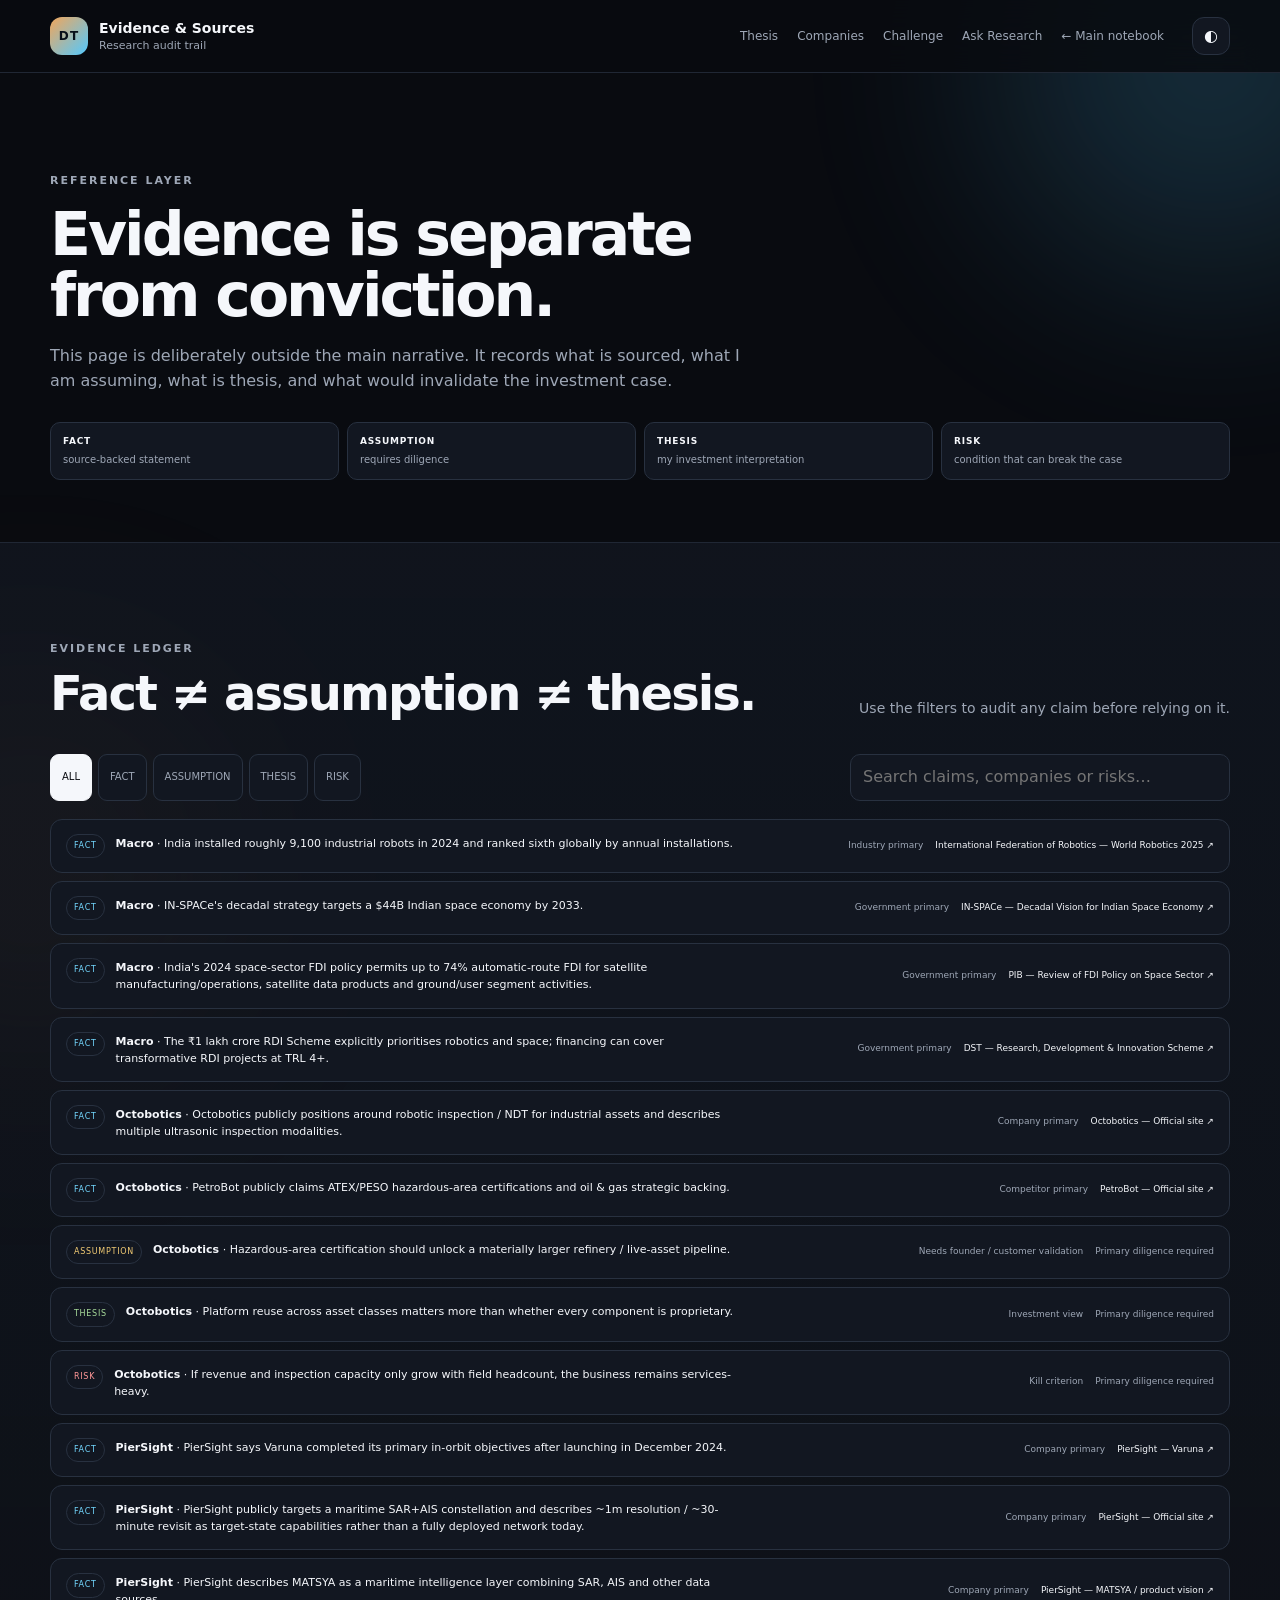
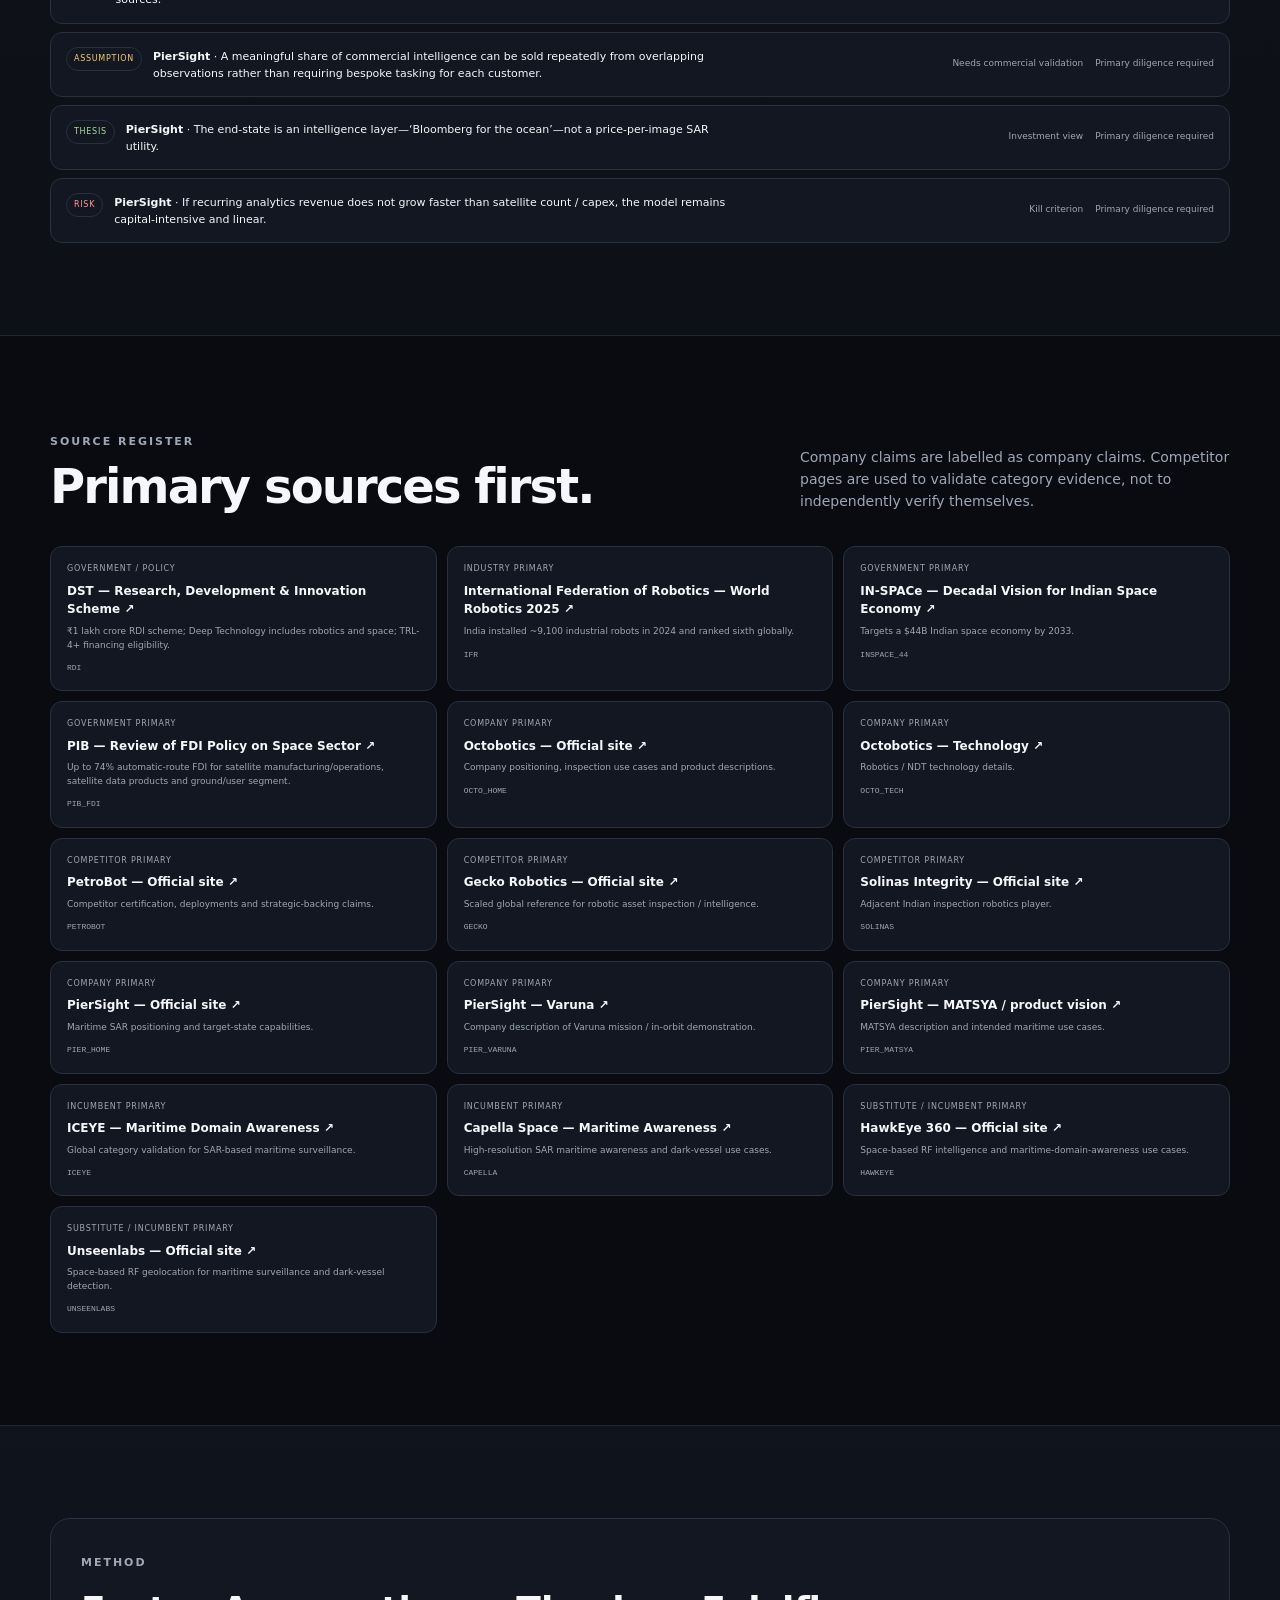
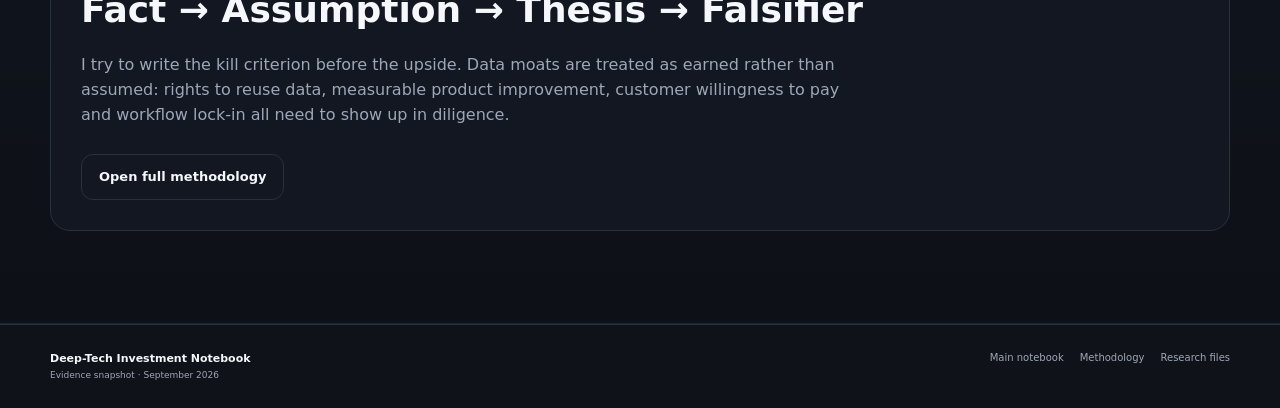
==== evidence.html @ a045b6f2 "Upgrade to V3" ====
<!doctype html>
<html lang="en" data-theme="dark">
<head>
  <meta charset="utf-8" />
  <meta name="viewport" content="width=device-width, initial-scale=1" />
  <meta name="description" content="Evidence ledger and source register for the Deep-Tech Investment Notebook." />
  <meta name="color-scheme" content="dark light" />
  <title>Evidence & Sources — Deep-Tech Investment Notebook</title>
  <link rel="stylesheet" href="styles.css" />
</head>
<body class="evidence-page">
  <div class="ambient ambient-a"></div>
  <div class="ambient ambient-b"></div>

  <header class="nav-shell">
    <nav class="nav wrap">
      <a class="brand" href="index.html" aria-label="Back to notebook">
        <span class="brand-mark">DT</span>
        <span class="brand-copy"><b>Evidence & Sources</b><small>Research audit trail</small></span>
      </a>
      <div class="nav-links">
        <a href="index.html#thesis">Thesis</a>
        <a href="index.html#companies">Companies</a>
        <a href="index.html#challenge">Challenge</a>
        <a href="index.html#ask">Ask Research</a>
        <a href="index.html">← Main notebook</a>
      </div>
      <button id="themeToggle" class="icon-btn" aria-label="Toggle theme">◐</button>
    </nav>
  </header>

  <main>
    <section class="section wrap evidence-hero">
      <span class="kicker">REFERENCE LAYER</span>
      <h1>Evidence is separate from conviction.</h1>
      <p>This page is deliberately outside the main narrative. It records what is sourced, what I am assuming, what is thesis, and what would invalidate the investment case.</p>
      <div class="method-strip">
        <span><b>FACT</b> source-backed statement</span>
        <span><b>ASSUMPTION</b> requires diligence</span>
        <span><b>THESIS</b> my investment interpretation</span>
        <span><b>RISK</b> condition that can break the case</span>
      </div>
    </section>

    <section class="section band evidence-workbench">
      <div class="wrap">
        <div class="section-head">
          <div><span class="kicker">EVIDENCE LEDGER</span><h2>Fact ≠ assumption ≠ thesis.</h2></div>
          <p>Use the filters to audit any claim before relying on it.</p>
        </div>
        <div class="evidence-controls">
          <div id="evidenceFilters" class="filters"></div>
          <input id="evidenceSearch" class="evidence-search" type="search" placeholder="Search claims, companies or risks…" />
        </div>
        <div id="evidenceList" class="evidence-list"></div>
      </div>
    </section>

    <section class="section wrap">
      <div class="section-head">
        <div><span class="kicker">SOURCE REGISTER</span><h2>Primary sources first.</h2></div>
        <p>Company claims are labelled as company claims. Competitor pages are used to validate category evidence, not to independently verify themselves.</p>
      </div>
      <div id="sourceGrid" class="source-grid"></div>
    </section>

    <section class="section band">
      <div class="wrap methodology-card">
        <span class="kicker">METHOD</span>
        <h2>Fact → Assumption → Thesis → Falsifier</h2>
        <p>I try to write the kill criterion before the upside. Data moats are treated as earned rather than assumed: rights to reuse data, measurable product improvement, customer willingness to pay and workflow lock-in all need to show up in diligence.</p>
        <a class="btn ghost" href="research/methodology.md">Open full methodology</a>
      </div>
    </section>
  </main>

  <footer class="footer">
    <div class="wrap footer-inner">
      <div><b>Deep-Tech Investment Notebook</b><span>Evidence snapshot · September 2026</span></div>
      <div class="footer-links"><a href="index.html">Main notebook</a><a href="research/methodology.md">Methodology</a><a href="research/sources.md">Research files</a></div>
    </div>
  </footer>

  <script src="data.js"></script>
  <script src="evidence.js"></script>
</body>
</html>
---- styles.css ----
:root{
  --bg:#090b10; --bg-2:#0f1219; --panel:#121721; --panel-2:#171d29; --text:#f5f7fb; --muted:#9ea7b6;
  --line:#283140; --line-soft:#202734; --accent:#53c9ff; --octo:#f2a65a; --pier:#53c9ff; --good:#57d39b; --bad:#ff7b7b;
  --shadow:0 24px 70px rgba(0,0,0,.26); --radius:22px; --radius-sm:14px; --wrap:1180px;
}
html[data-theme="light"]{
  --bg:#f5f6f8; --bg-2:#fff; --panel:#fff; --panel-2:#f1f3f6; --text:#141821; --muted:#606b7b;
  --line:#dfe4eb; --line-soft:#e9edf2; --shadow:0 24px 60px rgba(25,31,43,.08);
}
*{box-sizing:border-box} html{scroll-behavior:smooth} body{margin:0;background:var(--bg);color:var(--text);font-family:Inter,ui-sans-serif,system-ui,-apple-system,BlinkMacSystemFont,"Segoe UI",sans-serif;line-height:1.55;overflow-x:hidden}
a{color:inherit;text-decoration:none} button,input{font:inherit} button{color:inherit}.wrap{width:min(var(--wrap),calc(100% - 44px));margin:0 auto}.section{padding:92px 0}.band{background:linear-gradient(180deg,color-mix(in srgb,var(--panel) 78%,transparent),color-mix(in srgb,var(--bg-2) 84%,transparent));border-top:1px solid var(--line-soft);border-bottom:1px solid var(--line-soft)}
.ambient{position:fixed;inset:auto;pointer-events:none;filter:blur(110px);opacity:.18;z-index:-1;border-radius:50%}.ambient-a{width:420px;height:420px;background:var(--pier);top:-150px;right:-140px}.ambient-b{width:380px;height:380px;background:var(--octo);bottom:-160px;left:-160px}
.nav-shell{position:sticky;top:0;z-index:50;background:color-mix(in srgb,var(--bg) 85%,transparent);backdrop-filter:blur(16px);border-bottom:1px solid var(--line-soft)}.nav{height:72px;display:flex;align-items:center;gap:28px}.brand{display:flex;align-items:center;gap:11px;margin-right:auto}.brand-mark{display:grid;place-items:center;width:38px;height:38px;border-radius:12px;background:linear-gradient(135deg,var(--octo),var(--pier));color:#081019;font-weight:900;font-size:12px;letter-spacing:.1em}.brand-copy{display:flex;flex-direction:column;line-height:1.15}.brand-copy b{font-size:14px}.brand-copy small{font-size:11px;color:var(--muted);margin-top:4px}.nav-links{display:flex;align-items:center;gap:19px;font-size:12px;color:var(--muted)}.nav-links a:hover{color:var(--text)}.nav-links .nav-muted{color:color-mix(in srgb,var(--muted) 74%,var(--text))}.icon-btn{width:38px;height:38px;border-radius:12px;border:1px solid var(--line);background:var(--panel);cursor:pointer}
.hero{padding-top:96px;padding-bottom:104px}.hero-grid{display:grid;grid-template-columns:1.25fr .75fr;gap:66px;align-items:center}.eyebrow,.kicker{font-size:11px;letter-spacing:.18em;font-weight:800;color:var(--muted)}.hero h1{font-size:clamp(48px,6vw,78px);line-height:1.02;letter-spacing:-.055em;margin:18px 0 24px;max-width:870px}.grad{background:linear-gradient(90deg,var(--octo),#ffcf8f 32%,#8be1ff 68%,var(--pier));-webkit-background-clip:text;background-clip:text;color:transparent}.hero-copy{font-size:19px;color:var(--muted);max-width:760px;line-height:1.68}.hero-actions,.closing-actions{display:flex;gap:12px;margin-top:28px}.btn{display:inline-flex;align-items:center;justify-content:center;padding:12px 17px;border-radius:12px;border:1px solid var(--line);font-size:13px;font-weight:750;cursor:pointer}.btn.primary{background:var(--text);color:var(--bg);border-color:var(--text)}.btn.ghost{background:var(--panel);color:var(--text)}.hero-proof{display:flex;flex-wrap:wrap;gap:8px;margin-top:25px}.hero-proof span,.rdi-chip{padding:7px 10px;border:1px solid var(--line);border-radius:999px;color:var(--muted);font-size:11px;background:color-mix(in srgb,var(--panel) 80%,transparent)}
.hero-panel{border:1px solid var(--line);border-radius:var(--radius);padding:25px;background:linear-gradient(180deg,color-mix(in srgb,var(--panel) 94%,transparent),color-mix(in srgb,var(--panel-2) 96%,transparent));box-shadow:var(--shadow)}.hero-panel-label{font-size:10px;letter-spacing:.16em;font-weight:850;color:var(--muted);margin-bottom:18px}.equation.vertical{display:flex;flex-direction:column;gap:8px}.equation.vertical span,.equation.vertical strong{padding:12px 14px;border:1px solid var(--line-soft);background:color-mix(in srgb,var(--bg) 34%,transparent);border-radius:12px;font-size:13px}.equation.vertical strong{border-color:color-mix(in srgb,var(--pier) 42%,var(--line));background:linear-gradient(90deg,color-mix(in srgb,var(--octo) 9%,var(--panel)),color-mix(in srgb,var(--pier) 12%,var(--panel)))}.equation.vertical i{font-style:normal;color:var(--muted);text-align:center;line-height:1}.hero-company-pair{display:grid;grid-template-columns:1fr 1fr;gap:9px;margin-top:19px}.mini-company{display:flex;align-items:center;gap:10px;padding:12px;border:1px solid var(--line-soft);border-radius:13px}.mini-company>span{display:grid;place-items:center;width:30px;height:30px;border-radius:9px;font-weight:900;color:#0b0d12}.octo-card>span{background:var(--octo)}.pier-card>span{background:var(--pier)}.mini-company div{display:flex;flex-direction:column}.mini-company b{font-size:12px}.mini-company small{font-size:10px;color:var(--muted)}.hero-panel-foot{margin-top:15px;font-size:11px;color:var(--muted);border-top:1px solid var(--line-soft);padding-top:14px}
.section-head{display:flex;justify-content:space-between;gap:38px;align-items:end;margin-bottom:34px}.section-head>div{max-width:760px}.section-head h2{font-size:clamp(30px,4vw,48px);letter-spacing:-.04em;line-height:1.08;margin:8px 0 0}.section-head>p{max-width:430px;color:var(--muted);font-size:14px;margin:0}.thesis-head h2{max-width:900px}.thesis-grid{grid-template-columns:repeat(2,1fr)}.inflection-grid{display:grid;grid-template-columns:repeat(4,1fr);gap:14px}.inflection{position:relative;border:1px solid var(--line);background:var(--panel);border-radius:var(--radius-sm);padding:21px;min-height:235px}.inflection .num{font-size:11px;letter-spacing:.16em;color:var(--muted);font-weight:850}.inflection h3{font-size:17px;margin:28px 0 12px;line-height:1.22}.inflection p{font-size:13px;color:var(--muted);margin:0;line-height:1.64}.thesis-inflection{min-height:285px}.thesis-conclusion{margin-top:18px;padding:24px 27px;border-radius:18px;background:linear-gradient(90deg,color-mix(in srgb,var(--octo) 11%,var(--panel)),color-mix(in srgb,var(--pier) 11%,var(--panel)));border:1px solid color-mix(in srgb,var(--pier) 24%,var(--line))}.thesis-conclusion span{font-size:10px;letter-spacing:.18em;font-weight:850;color:var(--muted)}.thesis-conclusion p{font-size:20px;line-height:1.5;font-weight:700;max-width:1000px;margin:8px 0 0}.inline-sources{display:flex;flex-wrap:wrap;gap:6px;margin-top:16px}.inline-sources a{font-size:10px;color:var(--muted);border-bottom:1px dotted color-mix(in srgb,var(--muted) 60%,transparent)}.inline-sources a:hover{color:var(--text)}.thesis-bridge{margin-top:56px}.bridge-title{font-size:12px;font-weight:800;letter-spacing:.12em;color:var(--muted);margin-bottom:15px}.flow-board{display:grid;gap:11px}.flow-row{display:grid;grid-template-columns:165px 1fr 235px;gap:10px;align-items:stretch}.flow-company,.flow-test,.flow-step{border:1px solid var(--line);border-radius:12px;background:var(--panel)}.flow-company{padding:14px;display:flex;flex-direction:column;justify-content:center}.flow-company.octobotics{border-left:3px solid var(--octo)}.flow-company.piersight{border-left:3px solid var(--pier)}.flow-company b{font-size:14px}.flow-company small{font-size:9px;letter-spacing:.14em;color:var(--muted);margin-top:3px}.flow-steps{display:grid;grid-template-columns:repeat(5,1fr);gap:7px}.flow-step{padding:13px 8px;display:grid;place-items:center;text-align:center;font-size:11px;color:var(--muted);position:relative}.flow-step:not(:last-child):after{content:"→";position:absolute;right:-9px;color:var(--muted);z-index:3}.flow-test{padding:12px 14px;display:flex;flex-direction:column;justify-content:center}.flow-test small{font-size:8px;letter-spacing:.13em;color:var(--muted);margin-bottom:4px}.flow-test b{font-size:11px;line-height:1.35}
.split-head{align-items:center}.segmented,.competition-toolbar{display:flex;gap:4px;padding:4px;border-radius:13px;background:var(--panel);border:1px solid var(--line)}.seg,.chip{border:0;background:transparent;padding:9px 13px;border-radius:9px;color:var(--muted);font-size:12px;font-weight:750;cursor:pointer}.seg.active,.chip.active{background:var(--text);color:var(--bg)}.company-shell{border:1px solid var(--line);border-radius:24px;background:var(--panel);overflow:hidden;box-shadow:var(--shadow)}.company-summary{display:grid;grid-template-columns:1.35fr .65fr}.company-summary-main{padding:32px;border-right:1px solid var(--line)}.company-title-row{display:flex;align-items:center;gap:12px;margin:8px 0}.company-title-row h3{font-size:44px;letter-spacing:-.045em;margin:0}.status-badge{font-size:10px;padding:6px 9px;border-radius:999px;background:color-mix(in srgb,var(--good) 14%,transparent);color:var(--good);border:1px solid color-mix(in srgb,var(--good) 34%,var(--line))}.company-one-line{font-size:18px;max-width:720px;margin:15px 0 10px}.company-thesis{font-size:14px;color:var(--muted);max-width:760px;line-height:1.7}.company-scorecard{padding:18px 26px;background:color-mix(in srgb,var(--panel-2) 70%,transparent)}.score-row{padding:14px 0;border-bottom:1px solid var(--line-soft);display:flex;flex-direction:column;gap:4px}.score-row:last-child{border-bottom:0}.score-row small{font-size:9px;letter-spacing:.12em;text-transform:uppercase;color:var(--muted)}.score-row b{font-size:12px}.score-row span{font-size:10px;color:var(--muted);line-height:1.45}.score-row.danger b{color:var(--bad)}.company-sections{padding:18px 24px 8px}.company-section{border-top:1px solid var(--line-soft)}.company-section:first-child{border-top:0}.section-toggle{width:100%;display:flex;justify-content:space-between;align-items:center;text-align:left;border:0;background:transparent;padding:20px 4px;cursor:pointer}.section-toggle span{font-size:9px;letter-spacing:.14em;color:var(--muted);font-weight:800}.section-toggle h4{font-size:18px;margin:5px 0 0}.section-toggle i{font-style:normal;font-size:20px;color:var(--muted);transition:transform .2s}.company-section.open .section-toggle i{transform:rotate(45deg)}.section-body{display:none;padding:0 4px 22px;max-width:850px}.company-section.open .section-body{display:block}.section-body p{font-size:14px;color:var(--muted);line-height:1.75;margin:0}.customer-panel{border-top:1px solid var(--line);padding:25px 28px 28px;background:color-mix(in srgb,var(--panel-2) 68%,transparent)}.customer-panel-head{display:flex;align-items:end;justify-content:space-between;margin-bottom:15px}.customer-panel-head h4{font-size:20px;margin:0}.customer-grid{display:grid;grid-template-columns:repeat(4,1fr);gap:9px}.customer{padding:12px;border:1px solid var(--line-soft);border-radius:11px;background:var(--panel);display:flex;flex-direction:column}.customer b{font-size:11px}.customer small{font-size:10px;color:var(--muted);margin-top:3px}
.competition-toolbar{width:max-content;margin-bottom:16px}.competition-grid{display:grid;grid-template-columns:repeat(4,1fr);gap:12px}.competitor{border:1px solid var(--line);border-radius:16px;background:var(--panel);padding:18px;min-height:285px}.competitor-head{display:flex;justify-content:space-between;gap:9px;align-items:start;margin-bottom:18px}.competitor-head>div{display:flex;flex-direction:column}.competitor-head b{font-size:15px}.competitor-head small{font-size:10px;color:var(--muted);margin-top:3px}.threat{font-size:9px;padding:5px 7px;border-radius:999px;border:1px solid var(--line);text-transform:uppercase;letter-spacing:.06em}.threat.high,.threat.very-high,.threat.critical{color:#ff9b9b;border-color:#5f3030}.threat.medium-high,.threat.medium{color:#f5c66d;border-color:#5f5130}.competitor-block{border-top:1px solid var(--line-soft);padding-top:13px;margin-top:13px}.competitor-block span{font-size:8px;letter-spacing:.13em;color:var(--muted);font-weight:850}.competitor-block p{font-size:11px;color:var(--muted);line-height:1.55;margin:6px 0 0}.competitor-block.response p{color:var(--text)}
.challenge-layout{display:grid;grid-template-columns:330px 1fr;gap:16px}.challenge-rail{display:flex;flex-direction:column;gap:8px}.challenge-tab{text-align:left;border:1px solid var(--line);background:var(--panel);padding:14px;border-radius:12px;cursor:pointer}.challenge-tab small{font-size:8px;letter-spacing:.11em;color:var(--muted);display:block;margin-bottom:5px}.challenge-tab b{font-size:11px;line-height:1.4}.challenge-tab.active{border-color:color-mix(in srgb,var(--accent) 55%,var(--line));background:color-mix(in srgb,var(--accent) 8%,var(--panel))}.challenge-stage{border:1px solid var(--line);border-radius:18px;background:var(--panel);padding:24px}.challenge-stage-head{display:flex;justify-content:space-between;gap:16px;align-items:start;border-bottom:1px solid var(--line-soft);padding-bottom:18px}.challenge-stage-head h3{font-size:24px;line-height:1.2;margin:6px 0 0}.severity{font-size:9px;letter-spacing:.1em;text-transform:uppercase;border:1px solid #653737;color:#ff9696;padding:6px 8px;border-radius:999px}.challenge-columns{display:grid;grid-template-columns:1fr 1fr;gap:12px;margin-top:18px}.challenge-block{padding:17px;border:1px solid var(--line-soft);border-radius:12px;background:color-mix(in srgb,var(--bg) 24%,transparent)}.challenge-block.full{grid-column:1/-1}.challenge-block span{font-size:8px;letter-spacing:.14em;font-weight:850;color:var(--muted)}.challenge-block p{font-size:12px;color:var(--muted);line-height:1.62;margin:7px 0 0}.challenge-block.answer{border-color:color-mix(in srgb,var(--good) 24%,var(--line))}.challenge-block.falsifier{border-color:color-mix(in srgb,var(--bad) 24%,var(--line))}
.calc-grid{display:grid;grid-template-columns:1fr 1fr;gap:15px}.calc-card{border:1px solid var(--line);border-radius:18px;background:var(--panel);padding:24px}.octo-accent{border-top:3px solid var(--octo)}.pier-accent{border-top:3px solid var(--pier)}.calc-title{display:flex;justify-content:space-between;align-items:center;margin-bottom:20px}.calc-title span{font-size:9px;letter-spacing:.13em;color:var(--muted);font-weight:850}.calc-title b{font-size:16px}.calc-card label{display:grid;grid-template-columns:1fr 2fr 45px;align-items:center;gap:12px;font-size:11px;margin:14px 0;color:var(--muted)}input[type=range]{accent-color:var(--accent);width:100%}output{text-align:right;color:var(--text);font-weight:750}.metric-big{border-top:1px solid var(--line);margin-top:23px;padding-top:20px;display:flex;justify-content:space-between;align-items:end}.metric-big span{font-size:10px;color:var(--muted)}.metric-big strong{font-size:30px;letter-spacing:-.03em}.interpretation{font-size:11px;color:var(--muted);margin:8px 0 0}
.founder-grid{display:grid;grid-template-columns:1fr 1fr;gap:15px}.founder-card{border:1px solid var(--line);border-radius:18px;background:var(--panel);overflow:hidden}.founder-head{display:flex;justify-content:space-between;align-items:center;padding:18px 20px;border-bottom:1px solid var(--line)}.founder-head span{font-size:10px;letter-spacing:.13em;color:var(--muted);font-weight:850}.founder-head b{font-size:13px}.founder-q{display:grid;grid-template-columns:36px 1fr;gap:10px;padding:17px 20px;border-bottom:1px solid var(--line-soft)}.founder-q:last-child{border-bottom:0}.rank{font-size:9px;color:var(--muted);font-weight:850}.founder-q div:last-child{display:flex;flex-direction:column;gap:5px}.founder-q b{font-size:12px;line-height:1.4}.founder-q span{font-size:10px;color:var(--muted);line-height:1.5}
.ask-section{padding-bottom:108px}.chat-shell{border:1px solid var(--line);border-radius:20px;background:var(--panel);overflow:hidden;box-shadow:var(--shadow)}.suggestions{display:flex;gap:7px;flex-wrap:wrap;padding:15px 17px;border-bottom:1px solid var(--line)}.suggestion{background:var(--panel-2);border:1px solid var(--line);border-radius:999px;padding:7px 10px;font-size:10px;color:var(--muted);cursor:pointer}.suggestion:hover{color:var(--text);border-color:color-mix(in srgb,var(--accent) 40%,var(--line))}.chat-log{height:370px;overflow:auto;padding:20px;display:flex;flex-direction:column;gap:16px}.msg{display:flex;gap:10px;max-width:88%}.msg.user{align-self:flex-end;flex-direction:row-reverse}.avatar{width:30px;height:30px;border-radius:9px;background:var(--panel-2);border:1px solid var(--line);display:grid;place-items:center;font-size:10px;font-weight:900;flex:0 0 auto}.msg.user .avatar{background:var(--text);color:var(--bg)}.bubble{padding:13px 15px;border-radius:13px;background:var(--panel-2);border:1px solid var(--line);font-size:12px;line-height:1.65}.msg.user .bubble{background:var(--text);color:var(--bg);border-color:var(--text)}.bubble p{margin:0}.answer-label{display:block;font-size:8px;letter-spacing:.13em;color:var(--muted);font-weight:900;margin-bottom:5px}.inline-cite{color:var(--pier);font-weight:800}.citation-row{display:flex;flex-wrap:wrap;gap:6px;margin-top:12px;padding-top:10px;border-top:1px solid var(--line-soft)}.citation-row a{font-size:9px;color:var(--muted);padding:5px 7px;border:1px solid var(--line-soft);border-radius:7px}.unresolved{margin-top:10px;padding:9px;border-radius:8px;background:color-mix(in srgb,var(--bad) 8%,var(--panel));border:1px solid color-mix(in srgb,var(--bad) 22%,var(--line));font-size:10px;color:var(--muted)}.typing{opacity:.75}.chat-form{display:flex;gap:9px;padding:14px;border-top:1px solid var(--line)}.chat-form input{flex:1;border:1px solid var(--line);background:var(--bg);color:var(--text);padding:12px 13px;border-radius:11px;outline:none}.chat-form input:focus{border-color:color-mix(in srgb,var(--accent) 55%,var(--line))}.chat-note{padding:0 17px 15px;font-size:9px;color:var(--muted)}.status-dot{display:inline-block;width:6px;height:6px;border-radius:50%;background:#d9a34d;margin-right:5px}.status-dot.live{background:var(--good);box-shadow:0 0 0 3px color-mix(in srgb,var(--good) 16%,transparent)}
.closing-section{padding-top:70px}.closing-card{padding:36px;border:1px solid var(--line);border-radius:24px;background:linear-gradient(120deg,color-mix(in srgb,var(--octo) 9%,var(--panel)),color-mix(in srgb,var(--pier) 9%,var(--panel)));text-align:center}.closing-card h2{font-size:40px;letter-spacing:-.04em;margin:10px auto;max-width:820px}.closing-card p{color:var(--muted);max-width:760px;margin:0 auto}.closing-actions{justify-content:center}
.footer{border-top:1px solid var(--line);padding:25px 0;background:var(--bg-2)}.footer-inner{display:flex;justify-content:space-between;gap:20px}.footer-inner>div:first-child{display:flex;flex-direction:column}.footer-inner b{font-size:11px}.footer-inner span{font-size:9px;color:var(--muted);margin-top:2px}.footer-links{display:flex;gap:16px;font-size:10px;color:var(--muted)}
/* Evidence page */
.evidence-hero{padding-top:94px;padding-bottom:62px}.evidence-hero h1{font-size:60px;line-height:1.02;letter-spacing:-.05em;margin:12px 0 18px;max-width:800px}.evidence-hero>p{color:var(--muted);font-size:16px;max-width:720px}.method-strip{display:grid;grid-template-columns:repeat(4,1fr);gap:8px;margin-top:28px}.method-strip span{border:1px solid var(--line);background:var(--panel);border-radius:10px;padding:12px;font-size:10px;color:var(--muted)}.method-strip b{display:block;color:var(--text);font-size:9px;letter-spacing:.09em;margin-bottom:3px}.evidence-controls{display:flex;justify-content:space-between;gap:20px;margin-bottom:18px}.filters{display:flex;gap:6px;flex-wrap:wrap}.filter{border:1px solid var(--line);background:var(--panel);padding:8px 11px;border-radius:9px;color:var(--muted);font-size:10px;text-transform:uppercase;cursor:pointer}.filter.active{background:var(--text);color:var(--bg);border-color:var(--text)}.evidence-search{width:min(380px,100%);border:1px solid var(--line);background:var(--panel);color:var(--text);padding:10px 12px;border-radius:10px;outline:none}.evidence-list{display:grid;gap:8px}.evidence-item{display:grid;grid-template-columns:1.2fr .8fr;gap:20px;border:1px solid var(--line);background:var(--panel);border-radius:12px;padding:14px 15px}.evidence-main{display:flex;gap:11px;align-items:start}.evidence-main p{font-size:11px;margin:1px 0 0}.pill{font-size:8px;text-transform:uppercase;letter-spacing:.09em;padding:5px 7px;border-radius:999px;border:1px solid var(--line);white-space:nowrap}.pill.fact{color:#74d8ff}.pill.assumption{color:#f2cb74}.pill.thesis{color:#a8dc9b}.pill.risk{color:#ff9797}.evidence-meta{display:flex;gap:12px;justify-content:flex-end;align-items:center;font-size:9px;color:var(--muted)}.evidence-meta a{color:var(--text);text-align:right}.evidence-meta em{font-style:normal}.empty-state{padding:30px;border:1px dashed var(--line);border-radius:12px;color:var(--muted);text-align:center}.source-grid{display:grid;grid-template-columns:repeat(3,1fr);gap:10px}.source{border:1px solid var(--line);border-radius:12px;background:var(--panel);padding:16px;display:flex;flex-direction:column;gap:6px}.source:hover{border-color:color-mix(in srgb,var(--accent) 45%,var(--line))}.source-kind{font-size:8px;text-transform:uppercase;letter-spacing:.1em;color:var(--muted)}.source b{font-size:12px}.source small{font-size:9px;color:var(--muted);line-height:1.5}.source code{font-size:8px;color:var(--muted);margin-top:4px}.methodology-card{border:1px solid var(--line);border-radius:20px;background:var(--panel);padding:30px}.methodology-card h2{font-size:36px;margin:8px 0}.methodology-card p{color:var(--muted);max-width:780px}.methodology-card .btn{margin-top:10px}
@media (max-width:980px){.nav-links{display:none}.hero-grid{grid-template-columns:1fr}.hero-panel{max-width:640px}.thesis-grid,.inflection-grid{grid-template-columns:1fr 1fr}.flow-row{grid-template-columns:1fr}.flow-steps{grid-template-columns:repeat(5,1fr)}.company-summary{grid-template-columns:1fr}.company-summary-main{border-right:0;border-bottom:1px solid var(--line)}.competition-grid{grid-template-columns:1fr 1fr}.challenge-layout{grid-template-columns:1fr}.challenge-rail{display:grid;grid-template-columns:1fr 1fr}.customer-grid{grid-template-columns:1fr 1fr}.source-grid{grid-template-columns:1fr 1fr}}
@media (max-width:700px){.wrap{width:min(100% - 26px,var(--wrap))}.section{padding:64px 0}.hero{padding-top:66px}.hero h1{font-size:46px}.hero-copy{font-size:16px}.hero-company-pair{grid-template-columns:1fr}.section-head{flex-direction:column;align-items:start}.section-head h2{font-size:34px}.thesis-grid,.inflection-grid,.competition-grid,.calc-grid,.founder-grid,.source-grid{grid-template-columns:1fr}.flow-steps{grid-template-columns:1fr}.flow-step:not(:last-child):after{content:"↓";right:auto;bottom:-12px}.company-title-row{align-items:start;flex-direction:column}.company-title-row h3{font-size:36px}.customer-grid{grid-template-columns:1fr}.challenge-rail{grid-template-columns:1fr}.challenge-columns{grid-template-columns:1fr}.challenge-block.full{grid-column:auto}.method-strip{grid-template-columns:1fr 1fr}.evidence-controls{flex-direction:column}.evidence-item{grid-template-columns:1fr}.evidence-meta{justify-content:flex-start;flex-wrap:wrap}.evidence-hero h1{font-size:44px}.footer-inner{flex-direction:column}.footer-links{flex-wrap:wrap}.chat-log{height:430px}.msg{max-width:96%}.closing-card{padding:28px 18px}.closing-card h2{font-size:32px}.hero-proof{gap:5px}.nav{height:64px}}
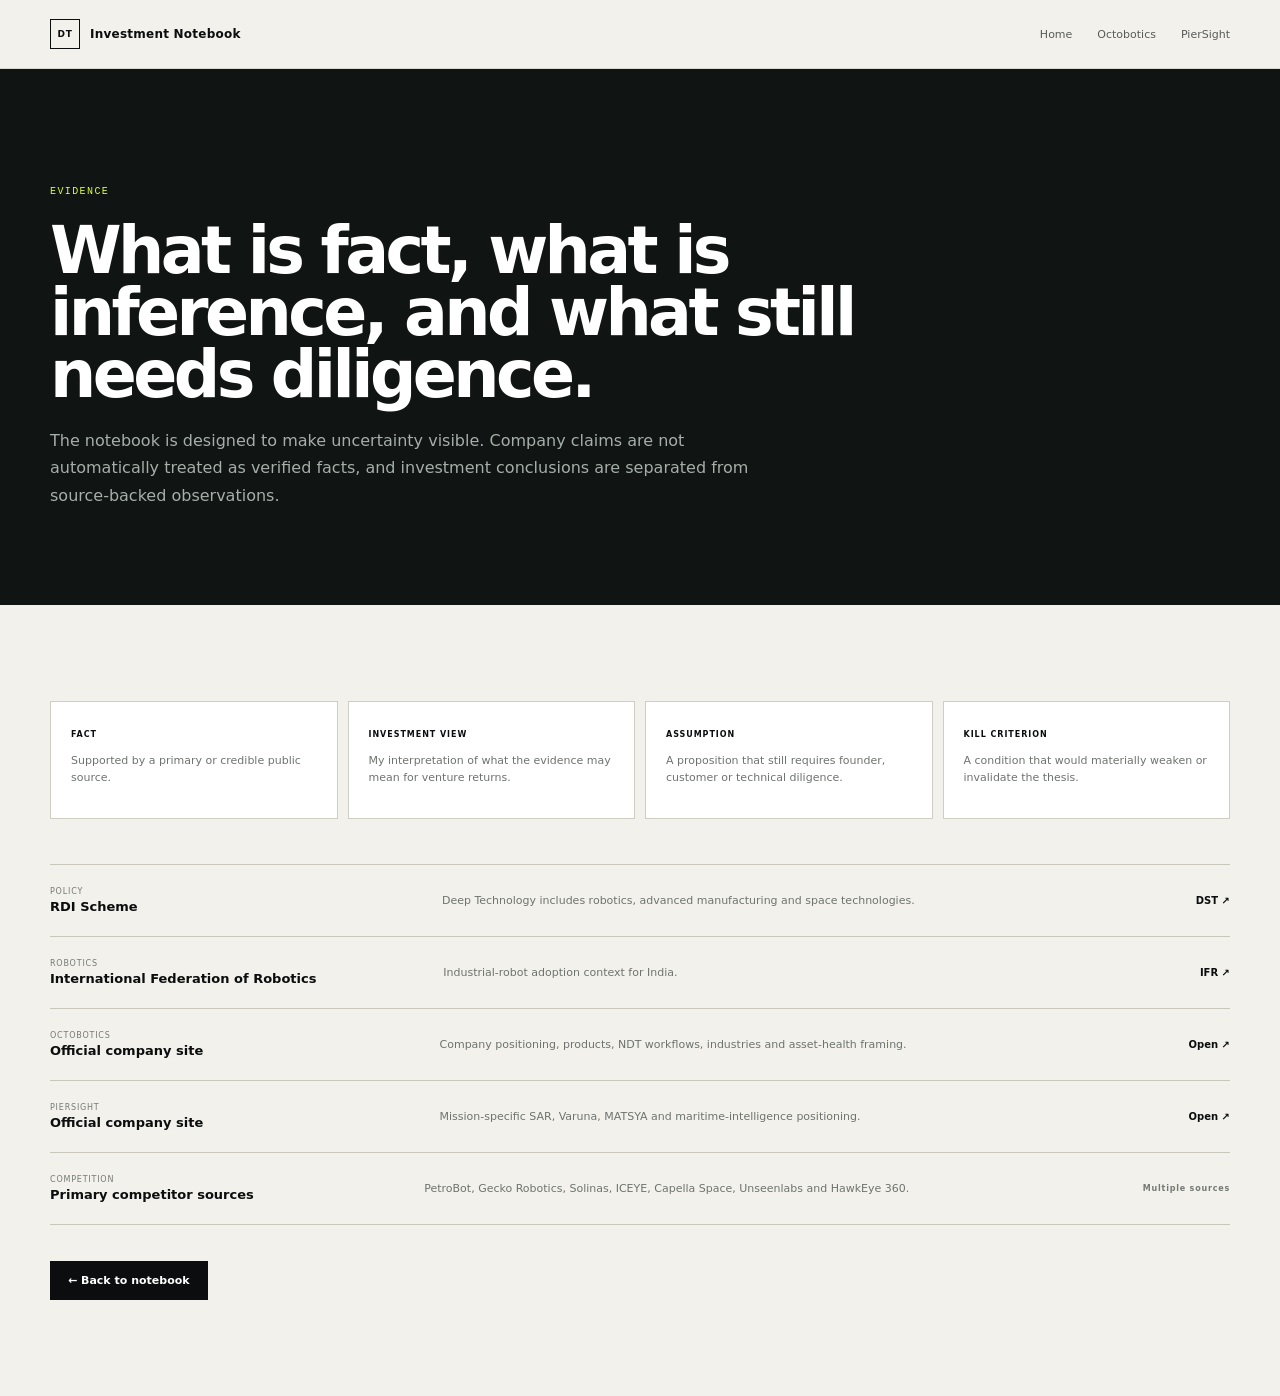
==== commit 85509459: "v5" ====
--- a/evidence.html
+++ b/evidence.html
@@ -1,87 +1,32 @@
 <!doctype html>
-<html lang="en" data-theme="dark">
+<html lang="en">
 <head>
-  <meta charset="utf-8" />
-  <meta name="viewport" content="width=device-width, initial-scale=1" />
-  <meta name="description" content="Evidence ledger and source register for the Deep-Tech Investment Notebook." />
-  <meta name="color-scheme" content="dark light" />
-  <title>Evidence & Sources — Deep-Tech Investment Notebook</title>
-  <link rel="stylesheet" href="styles.css" />
+  <meta charset="utf-8">
+  <meta name="viewport" content="width=device-width, initial-scale=1">
+  <meta name="description" content="Evidence ledger for the Octobotics and PierSight investment notebook.">
+  <title>Evidence Ledger</title>
+  <link rel="stylesheet" href="styles.css">
 </head>
 <body class="evidence-page">
-  <div class="ambient ambient-a"></div>
-  <div class="ambient ambient-b"></div>
-
-  <header class="nav-shell">
-    <nav class="nav wrap">
-      <a class="brand" href="index.html" aria-label="Back to notebook">
-        <span class="brand-mark">DT</span>
-        <span class="brand-copy"><b>Evidence & Sources</b><small>Research audit trail</small></span>
-      </a>
-      <div class="nav-links">
-        <a href="index.html#thesis">Thesis</a>
-        <a href="index.html#companies">Companies</a>
-        <a href="index.html#challenge">Challenge</a>
-        <a href="index.html#ask">Ask Research</a>
-        <a href="index.html">← Main notebook</a>
+  <header class="site-nav evidence-nav"><div class="nav-inner"><a class="notebook-brand" href="index.html"><span class="brand-grid">DT</span><span>Investment Notebook</span></a><nav class="nav-links"><a href="index.html">Home</a><a href="octobotics.html">Octobotics</a><a href="piersight.html">PierSight</a></nav></div></header>
+  <main>
+    <section class="evidence-hero-new"><div class="shell"><span class="section-index">EVIDENCE</span><h1>What is fact, what is inference, and what still needs diligence.</h1><p>The notebook is designed to make uncertainty visible. Company claims are not automatically treated as verified facts, and investment conclusions are separated from source-backed observations.</p></div></section>
+    <section class="evidence-body section-pad"><div class="shell">
+      <div class="evidence-note-grid">
+        <article><span>FACT</span><p>Supported by a primary or credible public source.</p></article>
+        <article><span>INVESTMENT VIEW</span><p>My interpretation of what the evidence may mean for venture returns.</p></article>
+        <article><span>ASSUMPTION</span><p>A proposition that still requires founder, customer or technical diligence.</p></article>
+        <article><span>KILL CRITERION</span><p>A condition that would materially weaken or invalidate the thesis.</p></article>
       </div>
-      <button id="themeToggle" class="icon-btn" aria-label="Toggle theme">◐</button>
-    </nav>
-  </header>
-
-  <main>
-    <section class="section wrap evidence-hero">
-      <span class="kicker">REFERENCE LAYER</span>
-      <h1>Evidence is separate from conviction.</h1>
-      <p>This page is deliberately outside the main narrative. It records what is sourced, what I am assuming, what is thesis, and what would invalidate the investment case.</p>
-      <div class="method-strip">
-        <span><b>FACT</b> source-backed statement</span>
-        <span><b>ASSUMPTION</b> requires diligence</span>
-        <span><b>THESIS</b> my investment interpretation</span>
-        <span><b>RISK</b> condition that can break the case</span>
+      <div class="source-ledger">
+        <div class="source-row"><div><span>POLICY</span><b>RDI Scheme</b></div><p>Deep Technology includes robotics, advanced manufacturing and space technologies.</p><a href="https://dst.gov.in/" target="_blank" rel="noreferrer">DST ↗</a></div>
+        <div class="source-row"><div><span>ROBOTICS</span><b>International Federation of Robotics</b></div><p>Industrial-robot adoption context for India.</p><a href="https://ifr.org/" target="_blank" rel="noreferrer">IFR ↗</a></div>
+        <div class="source-row"><div><span>OCTOBOTICS</span><b>Official company site</b></div><p>Company positioning, products, NDT workflows, industries and asset-health framing.</p><a href="https://www.octobotics.tech/" target="_blank" rel="noreferrer">Open ↗</a></div>
+        <div class="source-row"><div><span>PIERSIGHT</span><b>Official company site</b></div><p>Mission-specific SAR, Varuna, MATSYA and maritime-intelligence positioning.</p><a href="https://piersight.space/" target="_blank" rel="noreferrer">Open ↗</a></div>
+        <div class="source-row"><div><span>COMPETITION</span><b>Primary competitor sources</b></div><p>PetroBot, Gecko Robotics, Solinas, ICEYE, Capella Space, Unseenlabs and HawkEye 360.</p><span class="source-static">Multiple sources</span></div>
       </div>
-    </section>
-
-    <section class="section band evidence-workbench">
-      <div class="wrap">
-        <div class="section-head">
-          <div><span class="kicker">EVIDENCE LEDGER</span><h2>Fact ≠ assumption ≠ thesis.</h2></div>
-          <p>Use the filters to audit any claim before relying on it.</p>
-        </div>
-        <div class="evidence-controls">
-          <div id="evidenceFilters" class="filters"></div>
-          <input id="evidenceSearch" class="evidence-search" type="search" placeholder="Search claims, companies or risks…" />
-        </div>
-        <div id="evidenceList" class="evidence-list"></div>
-      </div>
-    </section>
-
-    <section class="section wrap">
-      <div class="section-head">
-        <div><span class="kicker">SOURCE REGISTER</span><h2>Primary sources first.</h2></div>
-        <p>Company claims are labelled as company claims. Competitor pages are used to validate category evidence, not to independently verify themselves.</p>
-      </div>
-      <div id="sourceGrid" class="source-grid"></div>
-    </section>
-
-    <section class="section band">
-      <div class="wrap methodology-card">
-        <span class="kicker">METHOD</span>
-        <h2>Fact → Assumption → Thesis → Falsifier</h2>
-        <p>I try to write the kill criterion before the upside. Data moats are treated as earned rather than assumed: rights to reuse data, measurable product improvement, customer willingness to pay and workflow lock-in all need to show up in diligence.</p>
-        <a class="btn ghost" href="research/methodology.md">Open full methodology</a>
-      </div>
-    </section>
+      <div class="evidence-return"><a class="button button-dark" href="index.html">← Back to notebook</a></div>
+    </div></section>
   </main>
-
-  <footer class="footer">
-    <div class="wrap footer-inner">
-      <div><b>Deep-Tech Investment Notebook</b><span>Evidence snapshot · September 2026</span></div>
-      <div class="footer-links"><a href="index.html">Main notebook</a><a href="research/methodology.md">Methodology</a><a href="research/sources.md">Research files</a></div>
-    </div>
-  </footer>
-
-  <script src="data.js"></script>
-  <script src="evidence.js"></script>
 </body>
 </html>
--- a/styles.css
+++ b/styles.css
@@ -1,28 +1,6 @@
-:root{
-  --bg:#090b10; --bg-2:#0f1219; --panel:#121721; --panel-2:#171d29; --text:#f5f7fb; --muted:#9ea7b6;
-  --line:#283140; --line-soft:#202734; --accent:#53c9ff; --octo:#f2a65a; --pier:#53c9ff; --good:#57d39b; --bad:#ff7b7b;
-  --shadow:0 24px 70px rgba(0,0,0,.26); --radius:22px; --radius-sm:14px; --wrap:1180px;
-}
-html[data-theme="light"]{
-  --bg:#f5f6f8; --bg-2:#fff; --panel:#fff; --panel-2:#f1f3f6; --text:#141821; --muted:#606b7b;
-  --line:#dfe4eb; --line-soft:#e9edf2; --shadow:0 24px 60px rgba(25,31,43,.08);
-}
-*{box-sizing:border-box} html{scroll-behavior:smooth} body{margin:0;background:var(--bg);color:var(--text);font-family:Inter,ui-sans-serif,system-ui,-apple-system,BlinkMacSystemFont,"Segoe UI",sans-serif;line-height:1.55;overflow-x:hidden}
-a{color:inherit;text-decoration:none} button,input{font:inherit} button{color:inherit}.wrap{width:min(var(--wrap),calc(100% - 44px));margin:0 auto}.section{padding:92px 0}.band{background:linear-gradient(180deg,color-mix(in srgb,var(--panel) 78%,transparent),color-mix(in srgb,var(--bg-2) 84%,transparent));border-top:1px solid var(--line-soft);border-bottom:1px solid var(--line-soft)}
-.ambient{position:fixed;inset:auto;pointer-events:none;filter:blur(110px);opacity:.18;z-index:-1;border-radius:50%}.ambient-a{width:420px;height:420px;background:var(--pier);top:-150px;right:-140px}.ambient-b{width:380px;height:380px;background:var(--octo);bottom:-160px;left:-160px}
-.nav-shell{position:sticky;top:0;z-index:50;background:color-mix(in srgb,var(--bg) 85%,transparent);backdrop-filter:blur(16px);border-bottom:1px solid var(--line-soft)}.nav{height:72px;display:flex;align-items:center;gap:28px}.brand{display:flex;align-items:center;gap:11px;margin-right:auto}.brand-mark{display:grid;place-items:center;width:38px;height:38px;border-radius:12px;background:linear-gradient(135deg,var(--octo),var(--pier));color:#081019;font-weight:900;font-size:12px;letter-spacing:.1em}.brand-copy{display:flex;flex-direction:column;line-height:1.15}.brand-copy b{font-size:14px}.brand-copy small{font-size:11px;color:var(--muted);margin-top:4px}.nav-links{display:flex;align-items:center;gap:19px;font-size:12px;color:var(--muted)}.nav-links a:hover{color:var(--text)}.nav-links .nav-muted{color:color-mix(in srgb,var(--muted) 74%,var(--text))}.icon-btn{width:38px;height:38px;border-radius:12px;border:1px solid var(--line);background:var(--panel);cursor:pointer}
-.hero{padding-top:96px;padding-bottom:104px}.hero-grid{display:grid;grid-template-columns:1.25fr .75fr;gap:66px;align-items:center}.eyebrow,.kicker{font-size:11px;letter-spacing:.18em;font-weight:800;color:var(--muted)}.hero h1{font-size:clamp(48px,6vw,78px);line-height:1.02;letter-spacing:-.055em;margin:18px 0 24px;max-width:870px}.grad{background:linear-gradient(90deg,var(--octo),#ffcf8f 32%,#8be1ff 68%,var(--pier));-webkit-background-clip:text;background-clip:text;color:transparent}.hero-copy{font-size:19px;color:var(--muted);max-width:760px;line-height:1.68}.hero-actions,.closing-actions{display:flex;gap:12px;margin-top:28px}.btn{display:inline-flex;align-items:center;justify-content:center;padding:12px 17px;border-radius:12px;border:1px solid var(--line);font-size:13px;font-weight:750;cursor:pointer}.btn.primary{background:var(--text);color:var(--bg);border-color:var(--text)}.btn.ghost{background:var(--panel);color:var(--text)}.hero-proof{display:flex;flex-wrap:wrap;gap:8px;margin-top:25px}.hero-proof span,.rdi-chip{padding:7px 10px;border:1px solid var(--line);border-radius:999px;color:var(--muted);font-size:11px;background:color-mix(in srgb,var(--panel) 80%,transparent)}
-.hero-panel{border:1px solid var(--line);border-radius:var(--radius);padding:25px;background:linear-gradient(180deg,color-mix(in srgb,var(--panel) 94%,transparent),color-mix(in srgb,var(--panel-2) 96%,transparent));box-shadow:var(--shadow)}.hero-panel-label{font-size:10px;letter-spacing:.16em;font-weight:850;color:var(--muted);margin-bottom:18px}.equation.vertical{display:flex;flex-direction:column;gap:8px}.equation.vertical span,.equation.vertical strong{padding:12px 14px;border:1px solid var(--line-soft);background:color-mix(in srgb,var(--bg) 34%,transparent);border-radius:12px;font-size:13px}.equation.vertical strong{border-color:color-mix(in srgb,var(--pier) 42%,var(--line));background:linear-gradient(90deg,color-mix(in srgb,var(--octo) 9%,var(--panel)),color-mix(in srgb,var(--pier) 12%,var(--panel)))}.equation.vertical i{font-style:normal;color:var(--muted);text-align:center;line-height:1}.hero-company-pair{display:grid;grid-template-columns:1fr 1fr;gap:9px;margin-top:19px}.mini-company{display:flex;align-items:center;gap:10px;padding:12px;border:1px solid var(--line-soft);border-radius:13px}.mini-company>span{display:grid;place-items:center;width:30px;height:30px;border-radius:9px;font-weight:900;color:#0b0d12}.octo-card>span{background:var(--octo)}.pier-card>span{background:var(--pier)}.mini-company div{display:flex;flex-direction:column}.mini-company b{font-size:12px}.mini-company small{font-size:10px;color:var(--muted)}.hero-panel-foot{margin-top:15px;font-size:11px;color:var(--muted);border-top:1px solid var(--line-soft);padding-top:14px}
-.section-head{display:flex;justify-content:space-between;gap:38px;align-items:end;margin-bottom:34px}.section-head>div{max-width:760px}.section-head h2{font-size:clamp(30px,4vw,48px);letter-spacing:-.04em;line-height:1.08;margin:8px 0 0}.section-head>p{max-width:430px;color:var(--muted);font-size:14px;margin:0}.thesis-head h2{max-width:900px}.thesis-grid{grid-template-columns:repeat(2,1fr)}.inflection-grid{display:grid;grid-template-columns:repeat(4,1fr);gap:14px}.inflection{position:relative;border:1px solid var(--line);background:var(--panel);border-radius:var(--radius-sm);padding:21px;min-height:235px}.inflection .num{font-size:11px;letter-spacing:.16em;color:var(--muted);font-weight:850}.inflection h3{font-size:17px;margin:28px 0 12px;line-height:1.22}.inflection p{font-size:13px;color:var(--muted);margin:0;line-height:1.64}.thesis-inflection{min-height:285px}.thesis-conclusion{margin-top:18px;padding:24px 27px;border-radius:18px;background:linear-gradient(90deg,color-mix(in srgb,var(--octo) 11%,var(--panel)),color-mix(in srgb,var(--pier) 11%,var(--panel)));border:1px solid color-mix(in srgb,var(--pier) 24%,var(--line))}.thesis-conclusion span{font-size:10px;letter-spacing:.18em;font-weight:850;color:var(--muted)}.thesis-conclusion p{font-size:20px;line-height:1.5;font-weight:700;max-width:1000px;margin:8px 0 0}.inline-sources{display:flex;flex-wrap:wrap;gap:6px;margin-top:16px}.inline-sources a{font-size:10px;color:var(--muted);border-bottom:1px dotted color-mix(in srgb,var(--muted) 60%,transparent)}.inline-sources a:hover{color:var(--text)}.thesis-bridge{margin-top:56px}.bridge-title{font-size:12px;font-weight:800;letter-spacing:.12em;color:var(--muted);margin-bottom:15px}.flow-board{display:grid;gap:11px}.flow-row{display:grid;grid-template-columns:165px 1fr 235px;gap:10px;align-items:stretch}.flow-company,.flow-test,.flow-step{border:1px solid var(--line);border-radius:12px;background:var(--panel)}.flow-company{padding:14px;display:flex;flex-direction:column;justify-content:center}.flow-company.octobotics{border-left:3px solid var(--octo)}.flow-company.piersight{border-left:3px solid var(--pier)}.flow-company b{font-size:14px}.flow-company small{font-size:9px;letter-spacing:.14em;color:var(--muted);margin-top:3px}.flow-steps{display:grid;grid-template-columns:repeat(5,1fr);gap:7px}.flow-step{padding:13px 8px;display:grid;place-items:center;text-align:center;font-size:11px;color:var(--muted);position:relative}.flow-step:not(:last-child):after{content:"→";position:absolute;right:-9px;color:var(--muted);z-index:3}.flow-test{padding:12px 14px;display:flex;flex-direction:column;justify-content:center}.flow-test small{font-size:8px;letter-spacing:.13em;color:var(--muted);margin-bottom:4px}.flow-test b{font-size:11px;line-height:1.35}
-.split-head{align-items:center}.segmented,.competition-toolbar{display:flex;gap:4px;padding:4px;border-radius:13px;background:var(--panel);border:1px solid var(--line)}.seg,.chip{border:0;background:transparent;padding:9px 13px;border-radius:9px;color:var(--muted);font-size:12px;font-weight:750;cursor:pointer}.seg.active,.chip.active{background:var(--text);color:var(--bg)}.company-shell{border:1px solid var(--line);border-radius:24px;background:var(--panel);overflow:hidden;box-shadow:var(--shadow)}.company-summary{display:grid;grid-template-columns:1.35fr .65fr}.company-summary-main{padding:32px;border-right:1px solid var(--line)}.company-title-row{display:flex;align-items:center;gap:12px;margin:8px 0}.company-title-row h3{font-size:44px;letter-spacing:-.045em;margin:0}.status-badge{font-size:10px;padding:6px 9px;border-radius:999px;background:color-mix(in srgb,var(--good) 14%,transparent);color:var(--good);border:1px solid color-mix(in srgb,var(--good) 34%,var(--line))}.company-one-line{font-size:18px;max-width:720px;margin:15px 0 10px}.company-thesis{font-size:14px;color:var(--muted);max-width:760px;line-height:1.7}.company-scorecard{padding:18px 26px;background:color-mix(in srgb,var(--panel-2) 70%,transparent)}.score-row{padding:14px 0;border-bottom:1px solid var(--line-soft);display:flex;flex-direction:column;gap:4px}.score-row:last-child{border-bottom:0}.score-row small{font-size:9px;letter-spacing:.12em;text-transform:uppercase;color:var(--muted)}.score-row b{font-size:12px}.score-row span{font-size:10px;color:var(--muted);line-height:1.45}.score-row.danger b{color:var(--bad)}.company-sections{padding:18px 24px 8px}.company-section{border-top:1px solid var(--line-soft)}.company-section:first-child{border-top:0}.section-toggle{width:100%;display:flex;justify-content:space-between;align-items:center;text-align:left;border:0;background:transparent;padding:20px 4px;cursor:pointer}.section-toggle span{font-size:9px;letter-spacing:.14em;color:var(--muted);font-weight:800}.section-toggle h4{font-size:18px;margin:5px 0 0}.section-toggle i{font-style:normal;font-size:20px;color:var(--muted);transition:transform .2s}.company-section.open .section-toggle i{transform:rotate(45deg)}.section-body{display:none;padding:0 4px 22px;max-width:850px}.company-section.open .section-body{display:block}.section-body p{font-size:14px;color:var(--muted);line-height:1.75;margin:0}.customer-panel{border-top:1px solid var(--line);padding:25px 28px 28px;background:color-mix(in srgb,var(--panel-2) 68%,transparent)}.customer-panel-head{display:flex;align-items:end;justify-content:space-between;margin-bottom:15px}.customer-panel-head h4{font-size:20px;margin:0}.customer-grid{display:grid;grid-template-columns:repeat(4,1fr);gap:9px}.customer{padding:12px;border:1px solid var(--line-soft);border-radius:11px;background:var(--panel);display:flex;flex-direction:column}.customer b{font-size:11px}.customer small{font-size:10px;color:var(--muted);margin-top:3px}
-.competition-toolbar{width:max-content;margin-bottom:16px}.competition-grid{display:grid;grid-template-columns:repeat(4,1fr);gap:12px}.competitor{border:1px solid var(--line);border-radius:16px;background:var(--panel);padding:18px;min-height:285px}.competitor-head{display:flex;justify-content:space-between;gap:9px;align-items:start;margin-bottom:18px}.competitor-head>div{display:flex;flex-direction:column}.competitor-head b{font-size:15px}.competitor-head small{font-size:10px;color:var(--muted);margin-top:3px}.threat{font-size:9px;padding:5px 7px;border-radius:999px;border:1px solid var(--line);text-transform:uppercase;letter-spacing:.06em}.threat.high,.threat.very-high,.threat.critical{color:#ff9b9b;border-color:#5f3030}.threat.medium-high,.threat.medium{color:#f5c66d;border-color:#5f5130}.competitor-block{border-top:1px solid var(--line-soft);padding-top:13px;margin-top:13px}.competitor-block span{font-size:8px;letter-spacing:.13em;color:var(--muted);font-weight:850}.competitor-block p{font-size:11px;color:var(--muted);line-height:1.55;margin:6px 0 0}.competitor-block.response p{color:var(--text)}
-.challenge-layout{display:grid;grid-template-columns:330px 1fr;gap:16px}.challenge-rail{display:flex;flex-direction:column;gap:8px}.challenge-tab{text-align:left;border:1px solid var(--line);background:var(--panel);padding:14px;border-radius:12px;cursor:pointer}.challenge-tab small{font-size:8px;letter-spacing:.11em;color:var(--muted);display:block;margin-bottom:5px}.challenge-tab b{font-size:11px;line-height:1.4}.challenge-tab.active{border-color:color-mix(in srgb,var(--accent) 55%,var(--line));background:color-mix(in srgb,var(--accent) 8%,var(--panel))}.challenge-stage{border:1px solid var(--line);border-radius:18px;background:var(--panel);padding:24px}.challenge-stage-head{display:flex;justify-content:space-between;gap:16px;align-items:start;border-bottom:1px solid var(--line-soft);padding-bottom:18px}.challenge-stage-head h3{font-size:24px;line-height:1.2;margin:6px 0 0}.severity{font-size:9px;letter-spacing:.1em;text-transform:uppercase;border:1px solid #653737;color:#ff9696;padding:6px 8px;border-radius:999px}.challenge-columns{display:grid;grid-template-columns:1fr 1fr;gap:12px;margin-top:18px}.challenge-block{padding:17px;border:1px solid var(--line-soft);border-radius:12px;background:color-mix(in srgb,var(--bg) 24%,transparent)}.challenge-block.full{grid-column:1/-1}.challenge-block span{font-size:8px;letter-spacing:.14em;font-weight:850;color:var(--muted)}.challenge-block p{font-size:12px;color:var(--muted);line-height:1.62;margin:7px 0 0}.challenge-block.answer{border-color:color-mix(in srgb,var(--good) 24%,var(--line))}.challenge-block.falsifier{border-color:color-mix(in srgb,var(--bad) 24%,var(--line))}
-.calc-grid{display:grid;grid-template-columns:1fr 1fr;gap:15px}.calc-card{border:1px solid var(--line);border-radius:18px;background:var(--panel);padding:24px}.octo-accent{border-top:3px solid var(--octo)}.pier-accent{border-top:3px solid var(--pier)}.calc-title{display:flex;justify-content:space-between;align-items:center;margin-bottom:20px}.calc-title span{font-size:9px;letter-spacing:.13em;color:var(--muted);font-weight:850}.calc-title b{font-size:16px}.calc-card label{display:grid;grid-template-columns:1fr 2fr 45px;align-items:center;gap:12px;font-size:11px;margin:14px 0;color:var(--muted)}input[type=range]{accent-color:var(--accent);width:100%}output{text-align:right;color:var(--text);font-weight:750}.metric-big{border-top:1px solid var(--line);margin-top:23px;padding-top:20px;display:flex;justify-content:space-between;align-items:end}.metric-big span{font-size:10px;color:var(--muted)}.metric-big strong{font-size:30px;letter-spacing:-.03em}.interpretation{font-size:11px;color:var(--muted);margin:8px 0 0}
-.founder-grid{display:grid;grid-template-columns:1fr 1fr;gap:15px}.founder-card{border:1px solid var(--line);border-radius:18px;background:var(--panel);overflow:hidden}.founder-head{display:flex;justify-content:space-between;align-items:center;padding:18px 20px;border-bottom:1px solid var(--line)}.founder-head span{font-size:10px;letter-spacing:.13em;color:var(--muted);font-weight:850}.founder-head b{font-size:13px}.founder-q{display:grid;grid-template-columns:36px 1fr;gap:10px;padding:17px 20px;border-bottom:1px solid var(--line-soft)}.founder-q:last-child{border-bottom:0}.rank{font-size:9px;color:var(--muted);font-weight:850}.founder-q div:last-child{display:flex;flex-direction:column;gap:5px}.founder-q b{font-size:12px;line-height:1.4}.founder-q span{font-size:10px;color:var(--muted);line-height:1.5}
-.ask-section{padding-bottom:108px}.chat-shell{border:1px solid var(--line);border-radius:20px;background:var(--panel);overflow:hidden;box-shadow:var(--shadow)}.suggestions{display:flex;gap:7px;flex-wrap:wrap;padding:15px 17px;border-bottom:1px solid var(--line)}.suggestion{background:var(--panel-2);border:1px solid var(--line);border-radius:999px;padding:7px 10px;font-size:10px;color:var(--muted);cursor:pointer}.suggestion:hover{color:var(--text);border-color:color-mix(in srgb,var(--accent) 40%,var(--line))}.chat-log{height:370px;overflow:auto;padding:20px;display:flex;flex-direction:column;gap:16px}.msg{display:flex;gap:10px;max-width:88%}.msg.user{align-self:flex-end;flex-direction:row-reverse}.avatar{width:30px;height:30px;border-radius:9px;background:var(--panel-2);border:1px solid var(--line);display:grid;place-items:center;font-size:10px;font-weight:900;flex:0 0 auto}.msg.user .avatar{background:var(--text);color:var(--bg)}.bubble{padding:13px 15px;border-radius:13px;background:var(--panel-2);border:1px solid var(--line);font-size:12px;line-height:1.65}.msg.user .bubble{background:var(--text);color:var(--bg);border-color:var(--text)}.bubble p{margin:0}.answer-label{display:block;font-size:8px;letter-spacing:.13em;color:var(--muted);font-weight:900;margin-bottom:5px}.inline-cite{color:var(--pier);font-weight:800}.citation-row{display:flex;flex-wrap:wrap;gap:6px;margin-top:12px;padding-top:10px;border-top:1px solid var(--line-soft)}.citation-row a{font-size:9px;color:var(--muted);padding:5px 7px;border:1px solid var(--line-soft);border-radius:7px}.unresolved{margin-top:10px;padding:9px;border-radius:8px;background:color-mix(in srgb,var(--bad) 8%,var(--panel));border:1px solid color-mix(in srgb,var(--bad) 22%,var(--line));font-size:10px;color:var(--muted)}.typing{opacity:.75}.chat-form{display:flex;gap:9px;padding:14px;border-top:1px solid var(--line)}.chat-form input{flex:1;border:1px solid var(--line);background:var(--bg);color:var(--text);padding:12px 13px;border-radius:11px;outline:none}.chat-form input:focus{border-color:color-mix(in srgb,var(--accent) 55%,var(--line))}.chat-note{padding:0 17px 15px;font-size:9px;color:var(--muted)}.status-dot{display:inline-block;width:6px;height:6px;border-radius:50%;background:#d9a34d;margin-right:5px}.status-dot.live{background:var(--good);box-shadow:0 0 0 3px color-mix(in srgb,var(--good) 16%,transparent)}
-.closing-section{padding-top:70px}.closing-card{padding:36px;border:1px solid var(--line);border-radius:24px;background:linear-gradient(120deg,color-mix(in srgb,var(--octo) 9%,var(--panel)),color-mix(in srgb,var(--pier) 9%,var(--panel)));text-align:center}.closing-card h2{font-size:40px;letter-spacing:-.04em;margin:10px auto;max-width:820px}.closing-card p{color:var(--muted);max-width:760px;margin:0 auto}.closing-actions{justify-content:center}
-.footer{border-top:1px solid var(--line);padding:25px 0;background:var(--bg-2)}.footer-inner{display:flex;justify-content:space-between;gap:20px}.footer-inner>div:first-child{display:flex;flex-direction:column}.footer-inner b{font-size:11px}.footer-inner span{font-size:9px;color:var(--muted);margin-top:2px}.footer-links{display:flex;gap:16px;font-size:10px;color:var(--muted)}
-/* Evidence page */
-.evidence-hero{padding-top:94px;padding-bottom:62px}.evidence-hero h1{font-size:60px;line-height:1.02;letter-spacing:-.05em;margin:12px 0 18px;max-width:800px}.evidence-hero>p{color:var(--muted);font-size:16px;max-width:720px}.method-strip{display:grid;grid-template-columns:repeat(4,1fr);gap:8px;margin-top:28px}.method-strip span{border:1px solid var(--line);background:var(--panel);border-radius:10px;padding:12px;font-size:10px;color:var(--muted)}.method-strip b{display:block;color:var(--text);font-size:9px;letter-spacing:.09em;margin-bottom:3px}.evidence-controls{display:flex;justify-content:space-between;gap:20px;margin-bottom:18px}.filters{display:flex;gap:6px;flex-wrap:wrap}.filter{border:1px solid var(--line);background:var(--panel);padding:8px 11px;border-radius:9px;color:var(--muted);font-size:10px;text-transform:uppercase;cursor:pointer}.filter.active{background:var(--text);color:var(--bg);border-color:var(--text)}.evidence-search{width:min(380px,100%);border:1px solid var(--line);background:var(--panel);color:var(--text);padding:10px 12px;border-radius:10px;outline:none}.evidence-list{display:grid;gap:8px}.evidence-item{display:grid;grid-template-columns:1.2fr .8fr;gap:20px;border:1px solid var(--line);background:var(--panel);border-radius:12px;padding:14px 15px}.evidence-main{display:flex;gap:11px;align-items:start}.evidence-main p{font-size:11px;margin:1px 0 0}.pill{font-size:8px;text-transform:uppercase;letter-spacing:.09em;padding:5px 7px;border-radius:999px;border:1px solid var(--line);white-space:nowrap}.pill.fact{color:#74d8ff}.pill.assumption{color:#f2cb74}.pill.thesis{color:#a8dc9b}.pill.risk{color:#ff9797}.evidence-meta{display:flex;gap:12px;justify-content:flex-end;align-items:center;font-size:9px;color:var(--muted)}.evidence-meta a{color:var(--text);text-align:right}.evidence-meta em{font-style:normal}.empty-state{padding:30px;border:1px dashed var(--line);border-radius:12px;color:var(--muted);text-align:center}.source-grid{display:grid;grid-template-columns:repeat(3,1fr);gap:10px}.source{border:1px solid var(--line);border-radius:12px;background:var(--panel);padding:16px;display:flex;flex-direction:column;gap:6px}.source:hover{border-color:color-mix(in srgb,var(--accent) 45%,var(--line))}.source-kind{font-size:8px;text-transform:uppercase;letter-spacing:.1em;color:var(--muted)}.source b{font-size:12px}.source small{font-size:9px;color:var(--muted);line-height:1.5}.source code{font-size:8px;color:var(--muted);margin-top:4px}.methodology-card{border:1px solid var(--line);border-radius:20px;background:var(--panel);padding:30px}.methodology-card h2{font-size:36px;margin:8px 0}.methodology-card p{color:var(--muted);max-width:780px}.methodology-card .btn{margin-top:10px}
-@media (max-width:980px){.nav-links{display:none}.hero-grid{grid-template-columns:1fr}.hero-panel{max-width:640px}.thesis-grid,.inflection-grid{grid-template-columns:1fr 1fr}.flow-row{grid-template-columns:1fr}.flow-steps{grid-template-columns:repeat(5,1fr)}.company-summary{grid-template-columns:1fr}.company-summary-main{border-right:0;border-bottom:1px solid var(--line)}.competition-grid{grid-template-columns:1fr 1fr}.challenge-layout{grid-template-columns:1fr}.challenge-rail{display:grid;grid-template-columns:1fr 1fr}.customer-grid{grid-template-columns:1fr 1fr}.source-grid{grid-template-columns:1fr 1fr}}
-@media (max-width:700px){.wrap{width:min(100% - 26px,var(--wrap))}.section{padding:64px 0}.hero{padding-top:66px}.hero h1{font-size:46px}.hero-copy{font-size:16px}.hero-company-pair{grid-template-columns:1fr}.section-head{flex-direction:column;align-items:start}.section-head h2{font-size:34px}.thesis-grid,.inflection-grid,.competition-grid,.calc-grid,.founder-grid,.source-grid{grid-template-columns:1fr}.flow-steps{grid-template-columns:1fr}.flow-step:not(:last-child):after{content:"↓";right:auto;bottom:-12px}.company-title-row{align-items:start;flex-direction:column}.company-title-row h3{font-size:36px}.customer-grid{grid-template-columns:1fr}.challenge-rail{grid-template-columns:1fr}.challenge-columns{grid-template-columns:1fr}.challenge-block.full{grid-column:auto}.method-strip{grid-template-columns:1fr 1fr}.evidence-controls{flex-direction:column}.evidence-item{grid-template-columns:1fr}.evidence-meta{justify-content:flex-start;flex-wrap:wrap}.evidence-hero h1{font-size:44px}.footer-inner{flex-direction:column}.footer-links{flex-wrap:wrap}.chat-log{height:430px}.msg{max-width:96%}.closing-card{padding:28px 18px}.closing-card h2{font-size:32px}.hero-proof{gap:5px}.nav{height:64px}}
+:root{--ink:#0b0d0e;--paper:#f4f3ed;--paper-2:#ebe9e0;--line:#d4d1c6;--muted:#666a68;--octo:#d8ff38;--octo-dark:#101412;--pier:#55c9ff;--pier-dark:#07121b;--pier-panel:#0b1a25;--shell:1180px;--shadow:0 18px 60px rgba(0,0,0,.10)}*{box-sizing:border-box}html{scroll-behavior:smooth}body{margin:0;font-family:Inter,ui-sans-serif,system-ui,-apple-system,BlinkMacSystemFont,"Segoe UI",sans-serif;color:var(--ink);background:var(--paper)}a{color:inherit;text-decoration:none}button,input{font:inherit}.shell{width:min(calc(100% - 40px),var(--shell));margin:0 auto}.section-pad{padding:96px 0}.site-nav,.company-nav{position:sticky;top:0;z-index:80;border-bottom:1px solid rgba(30,30,30,.12);backdrop-filter:blur(14px)}.site-nav{background:rgba(244,243,237,.9)}.nav-inner{width:min(calc(100% - 40px),var(--shell));height:68px;margin:0 auto;display:flex;align-items:center;justify-content:space-between;gap:30px}.notebook-brand{display:flex;align-items:center;gap:10px;font-size:12px;font-weight:760;letter-spacing:.02em}.brand-grid{width:30px;height:30px;display:grid;place-items:center;border:1px solid currentColor;font-size:9px;letter-spacing:.08em}.nav-links{display:flex;gap:25px;align-items:center;font-size:11px}.nav-links a{opacity:.66;transition:.2s ease}.nav-links a:hover{opacity:1}.home-hero{min-height:690px;background:#0b0d0e;color:#f8f7f2;position:relative;overflow:hidden;display:flex;align-items:center}.home-hero-grid{position:absolute;inset:0;background-image:linear-gradient(rgba(255,255,255,.045) 1px,transparent 1px),linear-gradient(90deg,rgba(255,255,255,.045) 1px,transparent 1px);background-size:58px 58px;mask-image:linear-gradient(to bottom,#000,transparent)}.home-hero:after{content:"";position:absolute;width:520px;height:520px;border:1px solid rgba(85,201,255,.3);border-radius:50%;right:-130px;top:70px;box-shadow:0 0 0 70px rgba(85,201,255,.03),0 0 0 150px rgba(216,255,56,.02)}.home-hero-inner{position:relative;z-index:2;padding:90px 0}.hero-kicker,.mono-label,.octo-eyebrow,.octo-label,.pier-slash{font-family:ui-monospace,SFMono-Regular,Menlo,monospace;font-size:10px;letter-spacing:.14em;font-weight:780}.hero-kicker{color:#9ba3a0}.home-hero h1{font-size:clamp(56px,7vw,102px);line-height:.92;letter-spacing:-.065em;max-width:980px;margin:25px 0 28px;font-weight:760}.home-hero h1 span{color:var(--octo)}.hero-lede{max-width:760px;font-size:20px;line-height:1.55;color:#bfc4c1}.hero-cta-row{display:flex;align-items:center;gap:30px;margin-top:38px}.button{display:inline-flex;align-items:center;justify-content:center;padding:12px 17px;border:1px solid currentColor;font-size:11px;font-weight:760}.button-light{background:#f7f6ef;color:#0b0d0e;border-color:#f7f6ef}.button-dark{background:#0b0d0e;color:#fff;border-color:#0b0d0e}.text-link{font-size:11px;color:#c2c7c5}.text-link span{margin-left:8px}.section-intro{margin-bottom:42px}.two-col-intro{display:grid;grid-template-columns:1.1fr .9fr;gap:80px;align-items:end}.section-index{font-family:ui-monospace,SFMono-Regular,Menlo,monospace;font-size:10px;letter-spacing:.14em;color:#767974}.section-intro h2{font-size:48px;line-height:1;letter-spacing:-.045em;margin:12px 0 0}.section-intro>p{font-size:16px;line-height:1.65;color:#6b6f6c;margin:0}.home-thesis{background:var(--paper)}.thesis-rail{display:grid;grid-template-columns:repeat(4,1fr);border-top:1px solid var(--line);border-left:1px solid var(--line)}.thesis-rail article{min-height:300px;padding:25px;border-right:1px solid var(--line);border-bottom:1px solid var(--line);display:flex;flex-direction:column}.thesis-rail article>span{font-family:ui-monospace,SFMono-Regular,Menlo,monospace;font-size:10px;color:#8b8f8b}.thesis-rail h3{font-size:19px;line-height:1.2;margin:52px 0 15px}.thesis-rail p{font-size:12px;line-height:1.7;color:#737774;margin-top:auto}.thesis-statement{margin-top:26px;background:#111512;color:#fff;padding:34px;display:grid;grid-template-columns:160px 1fr;gap:30px}.thesis-statement span{font-family:ui-monospace,SFMono-Regular,Menlo,monospace;font-size:10px;color:var(--octo)}.thesis-statement p{font-size:23px;line-height:1.5;margin:0;max-width:900px}.company-gateway{background:#e9e7de}.gateway-grid{display:grid;grid-template-columns:1fr 1fr;gap:18px}.gateway-card{min-height:500px;padding:30px;display:flex;flex-direction:column;justify-content:space-between;position:relative;overflow:hidden;transition:transform .25s ease,box-shadow .25s ease}.gateway-card:hover{transform:translateY(-4px);box-shadow:var(--shadow)}.octo-gateway{background:#f7f6ef;border:1px solid #cbc8bb}.octo-gateway:before{content:"";position:absolute;right:-30px;top:65px;width:260px;height:260px;background-image:linear-gradient(#d7d4c9 1px,transparent 1px),linear-gradient(90deg,#d7d4c9 1px,transparent 1px);background-size:20px 20px;transform:rotate(8deg);opacity:.65}.octo-gateway:after{content:"";position:absolute;right:65px;top:140px;width:120px;height:120px;border:18px solid #161b18;border-radius:14px;transform:rotate(16deg)}.pier-gateway{background:var(--pier-dark);color:#f4f8fb;border:1px solid #18354a}.pier-gateway:before{content:"";position:absolute;inset:0;background:radial-gradient(circle at 80% 26%,rgba(85,201,255,.18),transparent 22%),linear-gradient(rgba(255,255,255,.035) 1px,transparent 1px),linear-gradient(90deg,rgba(255,255,255,.035) 1px,transparent 1px);background-size:auto,35px 35px,35px 35px}.gateway-orbit{position:absolute;border:1px solid rgba(85,201,255,.32);border-radius:50%;right:-40px;top:60px}.orbit-one{width:300px;height:300px}.orbit-two{width:190px;height:190px;right:15px;top:115px}.gateway-top,.gateway-bottom{display:flex;justify-content:space-between;align-items:center;position:relative;z-index:2}.gateway-no{font-family:ui-monospace,SFMono-Regular,Menlo,monospace;font-size:10px}.gateway-chip{font-size:9px;border:1px solid currentColor;padding:6px 8px;letter-spacing:.1em}.gateway-card>div:nth-child(2){position:relative;z-index:2;max-width:78%}.gateway-overline{font-size:10px;text-transform:uppercase;letter-spacing:.13em;font-weight:800;margin:0 0 10px}.gateway-card h3{font-size:58px;letter-spacing:-.055em;line-height:.95;margin:0 0 20px}.gateway-card p{font-size:13px;line-height:1.7}.gateway-bottom{border-top:1px solid currentColor;padding-top:18px;font-size:11px}.guided-section{background:#0b0d0e;color:#f6f6f1}.guided-grid{display:grid;grid-template-columns:.72fr 1.28fr;gap:80px;align-items:start}.guided-copy{position:sticky;top:110px}.guided-copy .section-index{color:#7f8884}.guided-copy .mono-label{color:var(--octo);margin:18px 0 12px}.guided-copy h2{font-size:62px;line-height:.95;letter-spacing:-.055em;margin:0 0 24px}.guided-copy>p{color:#a7afab;line-height:1.7;font-size:15px}.guided-rule{margin-top:45px;border-top:1px solid #2b302e;padding-top:24px;display:grid;grid-template-columns:82px 1fr;gap:18px}.guided-rule span{font-size:50px;line-height:1;color:var(--pier)}.guided-rule p{margin:2px 0;color:#9ca5a1;font-size:12px;line-height:1.6}.qa-console{background:#f4f3ed;color:#0b0d0e;border:1px solid #2c302e;min-height:550px;box-shadow:0 30px 80px rgba(0,0,0,.25)}.qa-console-head{height:52px;background:#151917;color:#c4cac7;padding:0 18px;display:flex;align-items:center;justify-content:space-between;font-size:9px;letter-spacing:.12em}.live-badge{display:flex;align-items:center;gap:7px}.live-badge i{width:6px;height:6px;border-radius:50%;background:var(--octo);box-shadow:0 0 0 3px rgba(216,255,56,.12)}.qa-search-wrap{padding:24px;border-bottom:1px solid #d8d5ca;position:relative}.qa-search-wrap label{display:block;font-size:10px;font-weight:800;letter-spacing:.08em;margin-bottom:9px}.qa-input-shell{display:flex;border:1px solid #bdb9ac;background:#fff}.qa-input-shell:focus-within{border-color:#111}.qa-input-shell input{flex:1;border:0;background:transparent;padding:15px 16px;outline:0;font-size:14px}.qa-clear{width:48px;border:0;border-left:1px solid #ddd8cc;background:transparent;cursor:pointer;font-size:18px}.qa-hint{font-size:9px;color:#777b78;margin:9px 0 0}.invalid-input{animation:shake .22s linear 2}@keyframes shake{0%,100%{transform:translateX(0)}25%{transform:translateX(-4px)}75%{transform:translateX(4px)}}.qa-dropdown{position:absolute;left:24px;right:24px;top:101px;z-index:20;background:#fff;border:1px solid #bdb9ac;box-shadow:0 18px 35px rgba(0,0,0,.14);max-height:355px;overflow:auto}.qa-option{width:100%;display:grid;grid-template-columns:minmax(0,1fr) auto;gap:20px;align-items:center;text-align:left;border:0;border-bottom:1px solid #ece9df;background:#fff;padding:13px 14px;cursor:pointer}.qa-option:last-child{border-bottom:0}.qa-option:hover{background:#f2f1ea}.qa-option-question{font-size:12px;line-height:1.35}.qa-option-tags,.answer-tags{display:flex;gap:5px;justify-content:flex-end;justify-self:end;flex-wrap:wrap}.question-tag{font-size:8px;letter-spacing:.08em;text-transform:uppercase;padding:5px 7px;border:1px solid currentColor;white-space:nowrap}.question-tag.octobotics{color:#445400;background:#efffb2}.question-tag.piersight{color:#006392;background:#dff5ff}.qa-no-match{padding:18px;display:flex;flex-direction:column;gap:5px}.qa-no-match b{font-size:12px}.qa-no-match span{font-size:10px;color:#777}.answer-panel{padding:26px;min-height:300px}.empty-answer{display:grid;place-items:center}.answer-placeholder{text-align:center;color:#777}.answer-placeholder span{font-size:9px;letter-spacing:.14em;font-weight:850}.answer-placeholder p{font-size:12px}.answer-head{display:grid;grid-template-columns:1fr auto;gap:28px;padding-bottom:20px;border-bottom:1px solid #d7d3c8;align-items:start}.answer-number{font-family:ui-monospace,SFMono-Regular,Menlo,monospace;font-size:9px;color:#777}.answer-head h3{font-size:24px;line-height:1.18;letter-spacing:-.025em;margin:7px 0 0}.answer-copy p{font-size:14px;line-height:1.8;margin:24px 0}.answer-foot{border-top:1px solid #d7d3c8;padding-top:15px;display:flex;justify-content:space-between;gap:20px;font-size:9px;letter-spacing:.08em;color:#777}.answer-foot a{color:#111}.closing-strip{background:#d8ff38;color:#111}.closing-strip-inner{min-height:90px;display:flex;align-items:center;justify-content:space-between;gap:30px;font-size:11px}.closing-strip-inner p{margin:0}.closing-strip-inner a{font-weight:800}.site-footer{background:#0b0d0e;color:#9da4a1;border-top:1px solid #232725}.footer-inner{height:76px;display:flex;align-items:center;justify-content:space-between;gap:20px;font-size:10px}
+/* Octobotics inspired page */.octo-page{background:#f6f5ef}.octo-nav{background:rgba(246,245,239,.93)}.octo-hero{min-height:680px;background:#f6f5ef;position:relative;overflow:hidden;border-bottom:1px solid #d4d2c8}.octo-tech-grid{position:absolute;right:-100px;top:0;width:52%;height:100%;background-image:linear-gradient(#d9d7ce 1px,transparent 1px),linear-gradient(90deg,#d9d7ce 1px,transparent 1px);background-size:32px 32px;clip-path:polygon(20% 0,100% 0,100% 100%,0 100%);opacity:.75}.octo-tech-grid:before{content:"";position:absolute;width:250px;height:250px;border:42px solid #111612;border-radius:22px;right:160px;top:170px;transform:rotate(22deg);box-shadow:70px 70px 0 -48px var(--octo)}.octo-hero-inner{position:relative;z-index:2;padding:110px 0 70px}.octo-eyebrow,.octo-label{color:#69706b}.octo-hero h1{font-size:clamp(74px,10vw,145px);line-height:.78;letter-spacing:-.075em;margin:35px 0 35px}.octo-hero-title{font-size:27px;font-weight:700;letter-spacing:-.025em;max-width:650px}.octo-hero-copy{max-width:680px;color:#666d69;line-height:1.65;font-size:15px}.octo-stat-row{margin-top:52px;display:grid;grid-template-columns:repeat(3,1fr);max-width:780px;border-top:1px solid #cbc8bd;border-bottom:1px solid #cbc8bd}.octo-stat-row div{padding:18px 18px 18px 0}.octo-stat-row div+div{padding-left:18px;border-left:1px solid #cbc8bd}.octo-stat-row span{display:block;font-size:8px;letter-spacing:.12em;color:#7b807d}.octo-stat-row b{display:block;font-size:13px;margin-top:5px}.octo-split{display:grid;grid-template-columns:1fr 1fr;gap:95px;margin-top:17px}.octo-split h2,.octo-end h2,.octo-founder h2{font-size:54px;line-height:1;letter-spacing:-.05em;margin:0}.octo-split p,.octo-end-grid p{font-size:15px;line-height:1.75;color:#626864;margin:0}.octo-process{display:grid;grid-template-columns:repeat(3,1fr);margin-top:60px;border-top:1px solid #cbc9bf;border-left:1px solid #cbc9bf}.octo-process article{padding:28px;min-height:260px;border-right:1px solid #cbc9bf;border-bottom:1px solid #cbc9bf}.octo-process article>span{font-size:9px;color:#777}.octo-process h3{font-size:32px;margin:55px 0 12px}.octo-process p{font-size:12px;line-height:1.65;color:#6a706d}.octo-dark{background:#101412;color:#f4f5ef}.octo-label.light{color:var(--octo)}.investment-grid{display:grid;grid-template-columns:1fr 1fr;margin-top:24px;border-left:1px solid #313833;border-top:1px solid #313833}.investment-grid article{padding:30px;min-height:300px;border-right:1px solid #313833;border-bottom:1px solid #313833}.investment-grid article>span{font-family:ui-monospace,SFMono-Regular,Menlo,monospace;font-size:9px;color:#87918b}.investment-grid h3{font-size:25px;line-height:1.1;margin:80px 0 15px}.investment-grid p{font-size:12px;line-height:1.7;color:#aab0ad}.octo-intro{margin-top:14px}.competitor-table{border-top:1px solid #cbc8bd}.table-row{display:grid;grid-template-columns:.6fr 1.2fr 1.4fr;gap:25px;padding:18px 0;border-bottom:1px solid #d2cfc4;align-items:start}.table-row>*{font-size:11px;line-height:1.55}.table-row b{font-size:13px}.table-head span{font-size:9px;font-weight:800;letter-spacing:.1em;color:#7b7f7c}.octo-scale{background:#e8e6dc}.scale-flow{display:grid;grid-template-columns:1fr 42px 1fr 42px 1fr 42px 1fr;align-items:center;margin-top:25px}.scale-flow>div{min-height:160px;padding:22px;border:1px solid #c6c3b7;background:#f5f4ee;display:flex;flex-direction:column}.scale-flow>i{text-align:center;font-style:normal;font-size:20px}.scale-flow span{font-size:9px;color:#7a7e7b}.scale-flow b{font-size:16px;margin:auto 0 7px}.scale-flow small{font-size:10px;color:#777}.scale-test-card{margin-top:22px;background:#111612;color:#fff;padding:30px;display:grid;grid-template-columns:.8fr 1.2fr;gap:50px}.scale-test-card span{display:block;font-size:8px;letter-spacing:.12em;color:var(--octo)}.scale-test-card strong{display:block;font-size:27px;margin-top:7px}.scale-test-card p{font-size:12px;line-height:1.7;color:#abb2ae;margin:0}.octo-end{background:#f5f4ee}.octo-end-grid{display:grid;grid-template-columns:.8fr 1.2fr;gap:100px}.octo-end-grid .caveat{margin-top:25px;border-left:4px solid var(--octo);padding-left:18px;color:#202421}.octo-founder{background:#fff}.founder-questions{margin-top:40px;display:grid;grid-template-columns:1fr 1fr;border-left:1px solid #d2d0c6;border-top:1px solid #d2d0c6}.founder-questions article{padding:24px;min-height:150px;border-right:1px solid #d2d0c6;border-bottom:1px solid #d2d0c6;display:grid;grid-template-columns:42px 1fr;gap:10px}.founder-questions span{font-size:9px;color:#777}.founder-questions p{font-size:14px;line-height:1.55;margin:0}.company-source-row{display:flex;gap:20px;margin-top:30px;font-size:10px;font-weight:800}.octo-footer{background:#101412;color:#c4cbc7}
+/* PierSight inspired page */.pier-page{background:#07121b;color:#eaf5fb}.pier-nav{background:rgba(7,18,27,.93);color:#dbeaf2;border-bottom-color:#173449}.pier-page .brand-grid{border-color:#42657a}.pier-hero{min-height:760px;position:relative;overflow:hidden;background:radial-gradient(circle at 78% 40%,rgba(27,124,176,.22),transparent 28%),#07121b}.star-field{position:absolute;inset:0;background-image:radial-gradient(circle,rgba(255,255,255,.55) 1px,transparent 1.5px),linear-gradient(rgba(85,201,255,.055) 1px,transparent 1px),linear-gradient(90deg,rgba(85,201,255,.055) 1px,transparent 1px);background-size:87px 91px,52px 52px,52px 52px;opacity:.42}.radar-ring{position:absolute;border:1px solid rgba(85,201,255,.25);border-radius:50%;right:-140px;top:110px}.ring-a{width:650px;height:650px}.ring-b{width:470px;height:470px;right:-50px;top:200px}.ring-c{width:290px;height:290px;right:40px;top:290px}.pier-hero:after{content:"";position:absolute;width:7px;height:7px;border-radius:50%;background:#a8e8ff;right:238px;top:432px;box-shadow:0 0 22px 8px rgba(85,201,255,.42)}.pier-hero-inner{position:relative;z-index:3;padding:140px 0 90px}.pier-slash{color:#72d3ff}.pier-slash.dark{color:#39738f}.pier-hero h1{font-size:clamp(65px,8vw,118px);line-height:.9;letter-spacing:-.065em;margin:35px 0}.pier-hero h1 span{color:#84dbff}.pier-lede{font-size:17px;line-height:1.7;color:#9fb2bd;max-width:700px}.pier-metrics{display:grid;grid-template-columns:repeat(3,1fr);max-width:830px;margin-top:65px;border-top:1px solid #214052;border-bottom:1px solid #214052}.pier-metrics div{padding:20px 22px 20px 0}.pier-metrics div+div{padding-left:22px;border-left:1px solid #214052}.pier-metrics span{font-size:8px;letter-spacing:.12em;color:#6f8b9a}.pier-metrics b{display:block;margin-top:7px;font-size:14px}.pier-mission,.pier-underwriting,.pier-economics,.pier-founder{background:#eef4f6;color:#09141b}.pier-heading-grid{display:grid;grid-template-columns:1fr .8fr;gap:100px;align-items:end;margin-top:18px}.pier-heading-grid h2,.pier-founder h2,.pier-bloomberg h2{font-size:55px;line-height:.98;letter-spacing:-.05em;margin:0}.pier-heading-grid p{font-size:14px;line-height:1.75;color:#5e6b71;margin:0}.mission-compare{display:grid;grid-template-columns:1fr 1fr;gap:14px;margin-top:50px}.mission-compare article{padding:30px;border:1px solid #bfd1da;min-height:330px}.mission-compare article>span,.system-card>span{font-size:9px;letter-spacing:.12em;color:#577889}.mission-compare h3{font-size:30px;margin:70px 0 18px}.mission-compare ul{padding-left:17px;color:#627178;font-size:12px;line-height:1.9}.mission-specific{background:#0a1a25!important;color:#eef8fd;border-color:#173a50!important}.mission-specific>span{color:#71d3ff!important}.mission-specific ul{color:#9db5c2}.pier-systems,.pier-competition,.pier-bloomberg{background:#07121b;color:#eef7fb}.system-grid{display:grid;grid-template-columns:1.15fr .85fr;gap:14px;margin-top:28px}.system-card{min-height:430px;border:1px solid #1e4055;padding:32px;position:relative;overflow:hidden}.system-card h3{font-size:68px;letter-spacing:-.06em;margin:30px 0 18px}.system-card p{max-width:520px;color:#99afbb;line-height:1.7;font-size:13px}.varuna-card{background:radial-gradient(circle at 80% 30%,rgba(85,201,255,.16),transparent 25%),#0a1720}.system-orbit{position:absolute;width:310px;height:310px;border:1px solid rgba(85,201,255,.28);border-radius:50%;right:-90px;top:-40px;box-shadow:0 0 0 45px rgba(85,201,255,.025)}.matsya-card{background:linear-gradient(150deg,#102a39,#08141d)}.system-specs{display:flex;flex-wrap:wrap;gap:7px;margin-top:38px}.system-specs b{font-size:8px;letter-spacing:.12em;border:1px solid #2b5065;padding:7px 8px;color:#bceaff}.pier-underwrite-grid{display:grid;grid-template-columns:repeat(4,1fr);margin-top:30px;border-top:1px solid #bfd1da;border-left:1px solid #bfd1da}.pier-underwrite-grid article{padding:25px;min-height:300px;border-right:1px solid #bfd1da;border-bottom:1px solid #bfd1da}.pier-underwrite-grid article>span{font-size:9px;color:#628394}.pier-underwrite-grid h3{font-size:22px;margin:75px 0 15px}.pier-underwrite-grid p{font-size:11px;line-height:1.7;color:#66767d}.pier-competition .pier-heading-grid p{color:#9eb3be}.pier-table{border-top-color:#234155;margin-top:40px}.pier-table .table-row{border-bottom-color:#1a3649}.pier-table .table-row>*{color:#a7bac4}.pier-table .table-row b{color:#eff9fd}.pier-table .table-head span{color:#668697}.pier-flow{margin-top:30px}.pier-flow>div{background:#fff;border-color:#bfd0d8}.pier-flow b{color:#09141b}.monetise-grid{display:grid;grid-template-columns:repeat(4,1fr);margin-top:28px;border-top:1px solid #bcd0d8;border-left:1px solid #bcd0d8}.monetise-grid article{padding:23px;min-height:175px;border-right:1px solid #bcd0d8;border-bottom:1px solid #bcd0d8}.monetise-grid span{font-size:8px;letter-spacing:.12em;color:#4c7c93}.monetise-grid h3{font-size:19px;margin:38px 0 8px}.monetise-grid p{font-size:10px;color:#68777e}.pier-scale-card{background:#081722}.pier-scale-card span{color:#6bd5ff}.pier-scale-card p{color:#9fb2bc}.bloomberg-grid{display:grid;grid-template-columns:.85fr 1.15fr;gap:100px}.bloomberg-grid p{font-size:15px;line-height:1.8;color:#9db0ba;margin:0}.pier-highlight{margin-top:25px!important;border-left:3px solid #62d1ff;padding-left:18px;color:#d9f4ff!important}.space-questions{border-color:#b9ccd5}.space-questions article{border-color:#b9ccd5}.pier-links a{color:#0d536f}.pier-footer{background:#050c11;color:#8ea6b3;border-top-color:#183343}
+/* Evidence */.evidence-page{background:#f2f1eb}.evidence-nav{background:rgba(242,241,235,.92)}.evidence-hero-new{padding:110px 0 80px;background:#101412;color:#fff}.evidence-hero-new .section-index{color:var(--octo)}.evidence-hero-new h1{font-size:65px;line-height:.95;letter-spacing:-.055em;max-width:920px;margin:22px 0}.evidence-hero-new p{color:#a6aeaa;max-width:730px;line-height:1.7}.evidence-note-grid{display:grid;grid-template-columns:repeat(4,1fr);gap:10px}.evidence-note-grid article{border:1px solid #d0cec3;background:#fff;padding:20px}.evidence-note-grid span{font-size:8px;letter-spacing:.12em;font-weight:850}.evidence-note-grid p{font-size:11px;line-height:1.6;color:#6e736f}.source-ledger{margin-top:45px;border-top:1px solid #cac7bb}.source-row{display:grid;grid-template-columns:.7fr 1.4fr auto;gap:30px;padding:18px 0;border-bottom:1px solid #cac7bb;align-items:center}.source-row div{display:flex;flex-direction:column}.source-row span{font-size:8px;letter-spacing:.1em;color:#757a76}.source-row b{font-size:13px;margin-top:3px}.source-row p{font-size:11px;color:#6e736f}.source-row a,.source-static{font-size:10px;font-weight:800}.evidence-return{margin-top:36px}
+@media (max-width:950px){.nav-links{display:none}.two-col-intro,.guided-grid,.octo-split,.octo-end-grid,.pier-heading-grid,.bloomberg-grid{grid-template-columns:1fr;gap:30px}.thesis-rail,.pier-underwrite-grid{grid-template-columns:1fr 1fr}.gateway-grid,.system-grid{grid-template-columns:1fr}.guided-copy{position:static}.gateway-card>div:nth-child(2){max-width:88%}.scale-flow{grid-template-columns:1fr}.scale-flow>i{padding:8px 0;transform:rotate(90deg)}.evidence-note-grid,.monetise-grid{grid-template-columns:1fr 1fr}.source-row{grid-template-columns:1fr}.octo-tech-grid{opacity:.35;width:70%}.octo-hero h1{font-size:90px}.mission-compare{grid-template-columns:1fr}.octo-stat-row,.pier-metrics{grid-template-columns:1fr}.octo-stat-row div+div,.pier-metrics div+div{border-left:0;border-top:1px solid #cbc8bd;padding-left:0}.pier-metrics div+div{border-color:#214052}}
+@media (max-width:650px){.shell,.nav-inner{width:min(calc(100% - 26px),var(--shell))}.section-pad{padding:68px 0}.home-hero{min-height:620px}.home-hero h1{font-size:54px}.hero-lede{font-size:16px}.hero-cta-row{align-items:flex-start;flex-direction:column}.section-intro h2,.octo-split h2,.octo-end h2,.octo-founder h2,.pier-heading-grid h2,.pier-founder h2,.pier-bloomberg h2{font-size:40px}.thesis-rail,.investment-grid,.pier-underwrite-grid,.evidence-note-grid,.monetise-grid,.founder-questions{grid-template-columns:1fr}.thesis-statement{grid-template-columns:1fr}.gateway-card{min-height:450px;padding:22px}.gateway-card h3{font-size:48px}.guided-copy h2{font-size:46px}.qa-console{min-height:510px}.qa-option{grid-template-columns:minmax(0,1fr) auto;gap:8px}.answer-head{grid-template-columns:minmax(0,1fr) auto}.octo-hero h1{font-size:68px}.octo-hero-title{font-size:22px}.octo-process{grid-template-columns:1fr}.table-row{grid-template-columns:1fr;gap:7px}.table-head{display:none}.scale-test-card{grid-template-columns:1fr}.system-card h3{font-size:50px}.pier-hero h1{font-size:56px}.pier-hero{min-height:680px}.pier-hero-inner{padding-top:110px}.company-source-row{flex-direction:column}.evidence-hero-new h1{font-size:47px}.closing-strip-inner,.footer-inner{align-items:flex-start;flex-direction:column;justify-content:center}.footer-inner{padding:20px 0;height:auto}}
